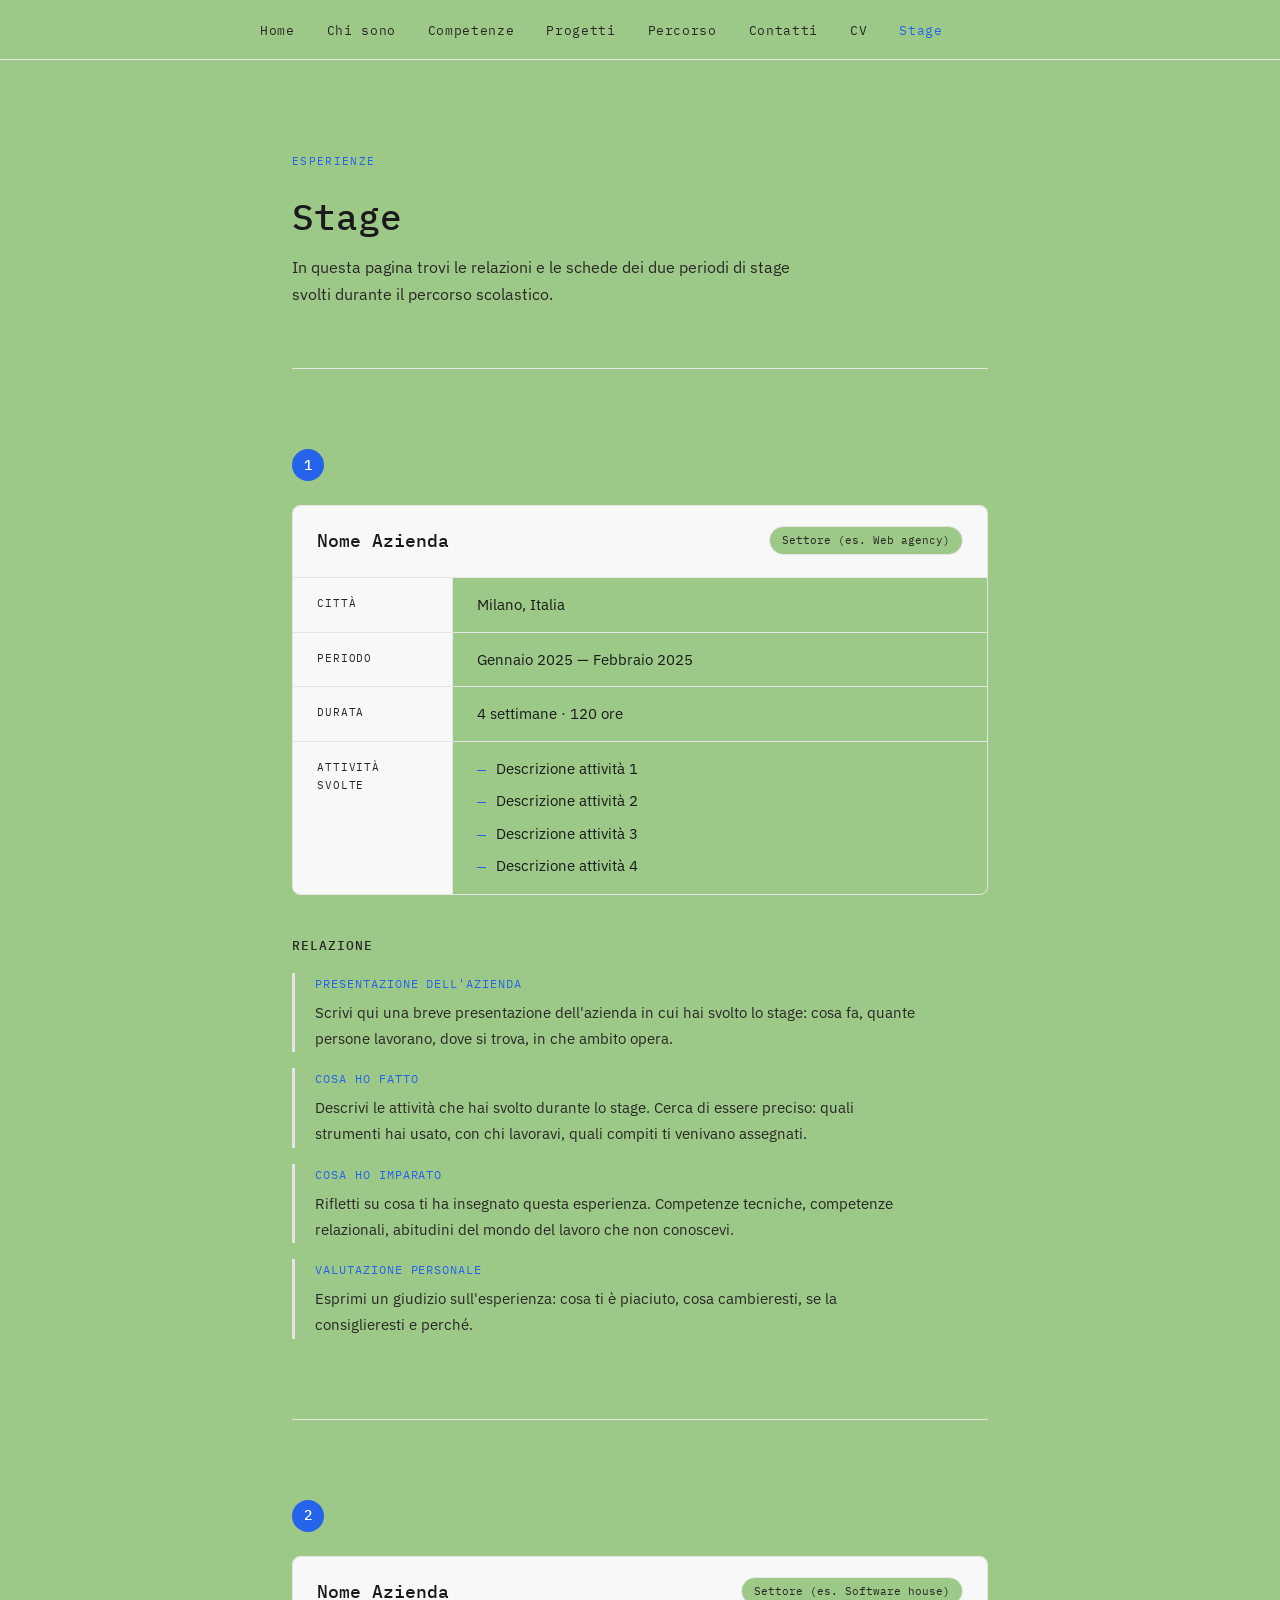
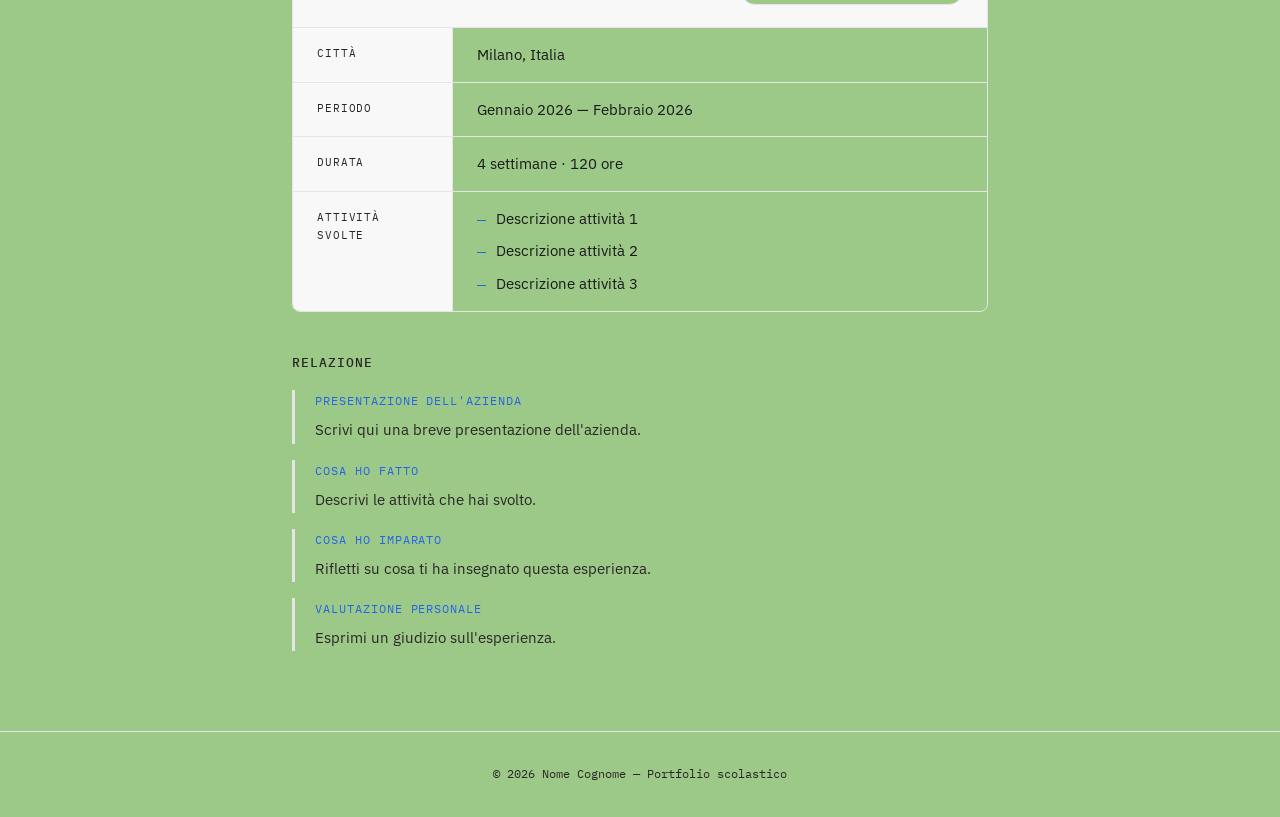
==== stage.html @ e59ad24b "Add files via upload" ====
<!DOCTYPE html>
<html lang="it">
<head>
  <meta charset="UTF-8" />
  <meta name="viewport" content="width=device-width, initial-scale=1.0"/>

  <!-- ✏️ MODIFICA: cambia il titolo con il tuo nome -->
  <title>Nome Cognome — Stage</title>

  <link rel="preconnect" href="https://fonts.googleapis.com">
  <link href="https://fonts.googleapis.com/css2?family=IBM+Plex+Sans:wght@300;400;500&family=IBM+Plex+Mono:wght@400;500&display=swap" rel="stylesheet">
  <link rel="stylesheet" href="style.css">
</head>

<body class="pagina-stage">

  <!-- NAVIGAZIONE -->
  <nav>
    <ul>
      <!-- ✏️ MODIFICA: stessi link del tuo portfolio -->
      <li><a href="./index.html">Home</a></li>
      <li><a href="index.html#chi-sono">Chi sono</a></li>
      <li><a href="./index.html#competenze">Competenze</a></li>
      <li><a href="./index.html#progetti">Progetti</a></li>
      <li><a href="./index.html#percorso">Percorso</a></li>
      <li><a href="./index.html#contatti">Contatti</a></li>
      <li><a href="./index.html#cv">CV</a></li>
      <li><a href="./stage.html" class="attivo">Stage</a></li>
    </ul>
  </nav>

  <main>

    <!-- INTESTAZIONE -->
    <section id="intro">
      <p class="etichetta">Esperienze</p>
      <h1>Stage</h1>
      <p>
        In questa pagina trovi le relazioni e le schede dei due periodi
        di stage svolti durante il percorso scolastico.
      </p>
    </section>


    <!-- ==========================================
         STAGE 1
         ========================================== -->
    <section id="stage-1">

      <div class="numero-stage">1</div>

      <!-- SCHEDA AZIENDA -->
      <div class="scheda-azienda">

        <div class="scheda-header">
          <!-- ✏️ MODIFICA: nome azienda e settore -->
          <h2>Nome Azienda</h2>
          <span class="settore-badge">Settore (es. Web agency)</span>
        </div>

        <div class="scheda-corpo">

          <div class="scheda-riga">
            <span class="scheda-label">Città</span>
            <!-- ✏️ MODIFICA -->
            <span class="scheda-valore">Milano, Italia</span>
          </div>

          <div class="scheda-riga">
            <span class="scheda-label">Periodo</span>
            <!-- ✏️ MODIFICA: quando hai fatto lo stage -->
            <span class="scheda-valore">Gennaio 2025 — Febbraio 2025</span>
          </div>

          <div class="scheda-riga">
            <span class="scheda-label">Durata</span>
            <!-- ✏️ MODIFICA -->
            <span class="scheda-valore">4 settimane · 120 ore</span>
          </div>

          <div class="scheda-riga">
            <span class="scheda-label">Attività svolte</span>
            <!-- ✏️ MODIFICA: aggiungi / rimuovi voci -->
            <ul class="attivita-lista">
              <li>Descrizione attività 1</li>
              <li>Descrizione attività 2</li>
              <li>Descrizione attività 3</li>
              <li>Descrizione attività 4</li>
            </ul>
          </div>

        </div>
      </div>

      <!-- RELAZIONE -->
      <div class="relazione-contenitore">
        <h3>Relazione</h3>

        <div class="relazione-testo">

          <!-- ✏️ Ogni blocco è un paragrafo della relazione.
               Puoi cambiare i titoli e scrivere il tuo testo dentro i tag <p>.
               Puoi aggiungere altri paragrafi copiando il blocco sotto. -->

          <div class="relazione-paragrafo">
            <p class="para-titolo">Presentazione dell'azienda</p>
            <p>
              Scrivi qui una breve presentazione dell'azienda in cui hai svolto
              lo stage: cosa fa, quante persone lavorano, dove si trova,
              in che ambito opera.
            </p>
          </div>

          <div class="relazione-paragrafo">
            <p class="para-titolo">Cosa ho fatto</p>
            <p>
              Descrivi le attività che hai svolto durante lo stage.
              Cerca di essere preciso: quali strumenti hai usato,
              con chi lavoravi, quali compiti ti venivano assegnati.
            </p>
          </div>

          <div class="relazione-paragrafo">
            <p class="para-titolo">Cosa ho imparato</p>
            <p>
              Rifletti su cosa ti ha insegnato questa esperienza.
              Competenze tecniche, competenze relazionali, abitudini
              del mondo del lavoro che non conoscevi.
            </p>
          </div>

          <div class="relazione-paragrafo">
            <p class="para-titolo">Valutazione personale</p>
            <p>
              Esprimi un giudizio sull'esperienza: cosa ti è piaciuto,
              cosa cambieresti, se la consiglieresti e perché.
            </p>
          </div>

        </div>
      </div>

    </section>


    <!-- ==========================================
         STAGE 2
         ========================================== -->
    <section id="stage-2">

      <div class="numero-stage">2</div>

      <!-- SCHEDA AZIENDA -->
      <div class="scheda-azienda">

        <div class="scheda-header">
          <!-- ✏️ MODIFICA: nome azienda e settore -->
          <h2>Nome Azienda</h2>
          <span class="settore-badge">Settore (es. Software house)</span>
        </div>

        <div class="scheda-corpo">

          <div class="scheda-riga">
            <span class="scheda-label">Città</span>
            <span class="scheda-valore">Milano, Italia</span>
          </div>

          <div class="scheda-riga">
            
            <span class="scheda-label">Periodo</span>
            <span class="scheda-valore">Gennaio 2026 — Febbraio 2026</span>
          </div>

          <div class="scheda-riga">
            <span class="scheda-label">Durata</span>
            <span class="scheda-valore">4 settimane · 120 ore</span>
          </div>

          <div class="scheda-riga">
            <span class="scheda-label">Attività svolte</span>
            <ul class="attivita-lista">
              <li>Descrizione attività 1</li>
              <li>Descrizione attività 2</li>
              <li>Descrizione attività 3</li>
            </ul>
          </div>

        </div>
      </div>

      <!-- RELAZIONE -->
      <div class="relazione-contenitore">
        <h3>Relazione</h3>

        <div class="relazione-testo">

          <div class="relazione-paragrafo">
            <p class="para-titolo">Presentazione dell'azienda</p>
            <p>
              Scrivi qui una breve presentazione dell'azienda.
            </p>
          </div>

          <div class="relazione-paragrafo">
            <p class="para-titolo">Cosa ho fatto</p>
            <p>
              Descrivi le attività che hai svolto.
            </p>
          </div>

          <div class="relazione-paragrafo">
            <p class="para-titolo">Cosa ho imparato</p>
            <p>
              Rifletti su cosa ti ha insegnato questa esperienza.
            </p>
          </div>

          <div class="relazione-paragrafo">
            <p class="para-titolo">Valutazione personale</p>
            <p>
              Esprimi un giudizio sull'esperienza.
            </p>
          </div>

        </div>
      </div>

    </section>

  </main>

  <footer>
    <!-- ✏️ MODIFICA: il tuo nome -->
    © 2026 Nome Cognome — Portfolio scolastico
  </footer>

</body>
</html>
---- style.css ----
/* =============================================
   VARIABILI — modifica qui i colori del sito
   Cambiarle qui le cambia su TUTTE le pagine
   ============================================= */
:root {
  --colore-sfondo:     #9dc988;
  --colore-testo:      #1a1a1a;
  --colore-testo-muto: #2a2626;
  --colore-accento:    #2563eb;   /* ✏️ cambia questo colore con il tuo preferito */
  --colore-bordo:      #e5e5e5;
  --colore-card:       #f8f8f8;

  --font-titoli: 'IBM Plex Mono', monospace;
  --font-testo:  'IBM Plex Sans', sans-serif;

  --larghezza-max: 760px;
  --raggio:        8px;
}

/* =============================================
   RESET E BASE
   ============================================= */
*, *::before, *::after {
  box-sizing: border-box;
  margin: 0;
  padding: 0;
}

html {
  scroll-behavior: smooth;
}

body {
  background-color: var(--colore-sfondo);
  color: var(--colore-testo);
  font-family: var(--font-testo);
  font-size: 16px;
  line-height: 1.7;
}

/* =============================================
   NAVIGAZIONE
   ============================================= */
nav {
  position: sticky;
  top: 0;
  background-color: var(--colore-sfondo);
  border-bottom: 1px solid var(--colore-bordo);
  z-index: 100;
  padding: 0 32px;
}

nav ul {
  list-style: none;
  display: flex;
  gap: 32px;
  max-width: var(--larghezza-max);
  margin: 0 auto;
  padding: 16px 0;
}

nav a {
  text-decoration: none;
  color: var(--colore-testo-muto);
  font-size: 13px;
  font-family: var(--font-titoli);
  letter-spacing: 0.05em;
  transition: color 0.2s;
}

nav a:hover,
nav a.attivo {
  color: var(--colore-accento);
}

/* =============================================
   LAYOUT PRINCIPALE
   ============================================= */
main {
  max-width: var(--larghezza-max);
  margin: 0 auto;
  padding: 0 32px;
}

section {
  padding: 80px 0;
  border-bottom: 1px solid var(--colore-bordo);
}

section:last-child {
  border-bottom: none;
}

/* =============================================
   TIPOGRAFIA
   ============================================= */
.etichetta {
  font-family: var(--font-titoli);
  font-size: 11px;
  letter-spacing: 0.12em;
  text-transform: uppercase;
  color: var(--colore-accento);
  margin-bottom: 24px;
}

h1 {
  font-family: var(--font-titoli);
  font-size: clamp(28px, 5vw, 42px);
  font-weight: 500;
  line-height: 1.2;
  margin-bottom: 16px;
}

/* h1 nella pagina stage è leggermente più piccolo */
.pagina-stage h1 {
  font-size: clamp(24px, 4vw, 36px);
}

h2 {
  font-family: var(--font-titoli);
  font-size: 22px;
  font-weight: 500;
  margin-bottom: 8px;
}

h3 {
  font-family: var(--font-titoli);
  font-size: 15px;
  font-weight: 500;
  margin-bottom: 6px;
}

p {
  color: var(--colore-testo-muto);
  max-width: 600px;
}

a {
  color: var(--colore-accento);
}

/* =============================================
   SEZIONE HERO (intestazione — solo index)
   ============================================= */
#hero {
  padding: 100px 0 80px;
}

#hero .sottotitolo {
  font-size: 18px;
  color: var(--colore-testo-muto);
  margin-bottom: 32px;
  max-width: 520px;
}

.tag-list {
  display: flex;
  flex-wrap: wrap;
  gap: 8px;
  margin-top: 24px;
}

.tag {
  font-family: var(--font-titoli);
  font-size: 12px;
  padding: 4px 12px;
  border: 1px solid var(--colore-bordo);
  border-radius: 100px;
  color: var(--colore-testo-muto);
}

/* =============================================
   SEZIONE CHI SONO — griglia 2 colonne
   ============================================= */
.griglia-2col {
  display: grid;
  grid-template-columns: 1fr 1fr;
  gap: 40px;
  margin-top: 32px;
}

.info-riga {
  display: flex;
  flex-direction: column;
  gap: 4px;
  padding: 16px 0;
  border-bottom: 1px solid var(--colore-bordo);
}

.info-riga span:first-child {
  font-family: var(--font-titoli);
  font-size: 11px;
  text-transform: uppercase;
  letter-spacing: 0.08em;
  color: var(--colore-testo-muto);
}

.info-riga span:last-child {
  font-size: 15px;
  color: var(--colore-testo);
}

/* =============================================
   SEZIONE COMPETENZE
   ============================================= */
.competenze-griglia {
  display: grid;
  grid-template-columns: repeat(auto-fill, minmax(200px, 1fr));
  gap: 16px;
  margin-top: 32px;
}

.competenza-card {
  background: var(--colore-card);
  border: 1px solid var(--colore-bordo);
  border-radius: var(--raggio);
  padding: 20px;
}

.competenza-card h3 {
  font-size: 13px;
  margin-bottom: 12px;
  color: var(--colore-testo);
}

.barra-contenitore {
  background: var(--colore-bordo);
  border-radius: 4px;
  height: 4px;
  overflow: hidden;
}

.barra {
  height: 100%;
  background: var(--colore-accento);
  border-radius: 4px;
}

.livello-label {
  font-family: var(--font-titoli);
  font-size: 10px;
  color: var(--colore-testo-muto);
  margin-top: 6px;
}

/* =============================================
   SEZIONE PROGETTI
   ============================================= */
.progetti-lista {
  display: flex;
  flex-direction: column;
  gap: 24px;
  margin-top: 32px;
}

.progetto-card {
  border: 1px solid var(--colore-bordo);
  border-radius: var(--raggio);
  overflow: hidden;
  transition: border-color 0.2s;
}

.progetto-card:hover {
  border-color: var(--colore-accento);
}

.progetto-immagine {
  width: 100%;
  height: 180px;
  background: var(--colore-card);
  display: flex;
  align-items: center;
  justify-content: center;
  font-family: var(--font-titoli);
  font-size: 12px;
  color: var(--colore-testo-muto);
  /* ✏️ puoi sostituire il colore di sfondo con un'immagine:
     background: url('immagine-progetto.jpg') center/cover; */
}

.progetto-corpo {
  padding: 24px;
}

.progetto-meta {
  display: flex;
  gap: 12px;
  margin-top: 12px;
  flex-wrap: wrap;
}

.badge {
  font-family: var(--font-titoli);
  font-size: 11px;
  padding: 3px 10px;
  border-radius: 4px;
  background: var(--colore-card);
  border: 1px solid var(--colore-bordo);
  color: var(--colore-testo-muto);
}

.progetto-link {
  display: inline-block;
  margin-top: 16px;
  font-family: var(--font-titoli);
  font-size: 12px;
  color: var(--colore-accento);
  text-decoration: none;
}

.progetto-link:hover {
  text-decoration: underline;
}

/* =============================================
   SEZIONE PERCORSO — timeline
   ============================================= */
.timeline {
  margin-top: 32px;
  display: flex;
  flex-direction: column;
  gap: 0;
}

.timeline-item {
  display: grid;
  grid-template-columns: 100px 1fr;
  gap: 24px;
  padding-bottom: 32px;
  position: relative;
}

.timeline-item::before {
  content: '';
  position: absolute;
  left: 91px;
  top: 6px;
  bottom: 0;
  width: 1px;
  background: var(--colore-bordo);
}

.timeline-item:last-child::before {
  display: none;
}

.timeline-anno {
  font-family: var(--font-titoli);
  font-size: 12px;
  color: var(--colore-testo-muto);
  padding-top: 2px;
  text-align: right;
}

.timeline-contenuto {
  padding-left: 20px;
  position: relative;
}

.timeline-contenuto::before {
  content: '';
  position: absolute;
  left: -4px;
  top: 7px;
  width: 8px;
  height: 8px;
  border-radius: 50%;
  background: var(--colore-accento);
}

/* =============================================
   SEZIONE CONTATTI
   ============================================= */
.contatti-lista {
  margin-top: 32px;
  display: flex;
  flex-direction: column;
  gap: 16px;
}

.contatto-riga {
  display: flex;
  align-items: center;
  gap: 16px;
  padding: 16px 20px;
  border: 1px solid var(--colore-bordo);
  border-radius: var(--raggio);
  text-decoration: none;
  color: var(--colore-testo);
  transition: border-color 0.2s, background 0.2s;
}

.contatto-riga:hover {
  border-color: var(--colore-accento);
  background: var(--colore-card);
}

.contatto-icona {
  font-family: var(--font-titoli);
  font-size: 12px;
  color: var(--colore-accento);
  min-width: 80px;
}

/* =============================================
   SEZIONE CV
   ============================================= */
.cv-download-bar {
  display: flex;
  align-items: center;
  justify-content: space-between;
  background: var(--colore-card);
  border: 1px solid var(--colore-bordo);
  border-radius: var(--raggio);
  padding: 16px 24px;
  margin-top: 32px;
  margin-bottom: 40px;
  flex-wrap: wrap;
  gap: 12px;
}

.cv-download-bar p {
  font-size: 14px;
  max-width: none;
}

.btn-scarica {
  display: inline-flex;
  align-items: center;
  gap: 8px;
  background: var(--colore-accento);
  color: #fff;
  text-decoration: none;
  font-family: var(--font-titoli);
  font-size: 12px;
  letter-spacing: 0.05em;
  padding: 10px 20px;
  border-radius: var(--raggio);
  transition: opacity 0.2s;
  white-space: nowrap;
}

.btn-scarica:hover {
  opacity: 0.85;
  color: #fff;
}

.cv-blocco {
  margin-bottom: 40px;
}

.cv-blocco-titolo {
  font-family: var(--font-titoli);
  font-size: 11px;
  letter-spacing: 0.12em;
  text-transform: uppercase;
  color: var(--colore-accento);
  border-bottom: 1px solid var(--colore-bordo);
  padding-bottom: 8px;
  margin-bottom: 20px;
}

.cv-riga {
  display: grid;
  grid-template-columns: 110px 1fr;
  gap: 16px 24px;
  padding: 14px 0;
  border-bottom: 1px solid var(--colore-bordo);
  align-items: start;
}

.cv-riga:last-child {
  border-bottom: none;
}

.cv-periodo {
  font-family: var(--font-titoli);
  font-size: 11px;
  color: var(--colore-testo-muto);
  padding-top: 3px;
}

.cv-contenuto h3 {
  font-size: 14px;
  font-weight: 500;
  margin-bottom: 2px;
  color: var(--colore-testo);
}

.cv-contenuto .cv-luogo {
  font-size: 13px;
  color: var(--colore-accento);
  font-family: var(--font-titoli);
  margin-bottom: 4px;
}

.cv-contenuto p {
  font-size: 13px;
  color: var(--colore-testo-muto);
  max-width: none;
  margin: 0;
}

.cv-skill-lista {
  display: flex;
  flex-wrap: wrap;
  gap: 8px;
  padding: 12px 0;
}

.cv-skill {
  font-family: var(--font-titoli);
  font-size: 11px;
  padding: 4px 12px;
  border-radius: 4px;
  background: var(--colore-card);
  border: 1px solid var(--colore-bordo);
  color: var(--colore-testo);
}

/* =============================================
   PAGINA STAGE — componenti specifici
   ============================================= */

/* Intestazione pagina stage */
#intro {
  padding: 80px 0 60px;
}

#intro p {
  margin-top: 12px;
  max-width: 520px;
}

/* Numerazione stage (cerchio colorato) */
.numero-stage {
  display: inline-flex;
  align-items: center;
  justify-content: center;
  width: 32px;
  height: 32px;
  border-radius: 50%;
  background: var(--colore-accento);
  color: #fff;
  font-family: var(--font-titoli);
  font-size: 14px;
  font-weight: 500;
  margin-bottom: 24px;
}

/* Scheda azienda */
.scheda-azienda {
  border: 1px solid var(--colore-bordo);
  border-radius: var(--raggio);
  overflow: hidden;
  margin-bottom: 40px;
}

.scheda-header {
  background: var(--colore-card);
  border-bottom: 1px solid var(--colore-bordo);
  padding: 20px 24px;
  display: flex;
  align-items: flex-start;
  justify-content: space-between;
  gap: 16px;
  flex-wrap: wrap;
}

.scheda-header h2 {
  font-size: 18px;
  margin-bottom: 0;
}

.scheda-header .settore-badge {
  font-family: var(--font-titoli);
  font-size: 11px;
  padding: 4px 12px;
  border: 1px solid var(--colore-bordo);
  border-radius: 100px;
  color: var(--colore-testo-muto);
  background: var(--colore-sfondo);
  white-space: nowrap;
}

.scheda-corpo {
  padding: 0;
}

.scheda-riga {
  display: grid;
  grid-template-columns: 160px 1fr;
  border-bottom: 1px solid var(--colore-bordo);
}

.scheda-riga:last-child {
  border-bottom: none;
}

.scheda-label {
  font-family: var(--font-titoli);
  font-size: 11px;
  text-transform: uppercase;
  letter-spacing: 0.08em;
  color: var(--colore-testo-muto);
  padding: 16px 24px;
  background: var(--colore-card);
  border-right: 1px solid var(--colore-bordo);
  display: flex;
  align-items: flex-start;
}

.scheda-valore {
  padding: 14px 24px;
  font-size: 15px;
  color: var(--colore-testo);
}

/* Lista attività dentro la scheda */
.attivita-lista {
  list-style: none;
  display: flex;
  flex-direction: column;
  gap: 6px;
  padding: 14px 24px;
}

.attivita-lista li {
  font-size: 15px;
  color: var(--colore-testo);
  display: flex;
  gap: 10px;
  align-items: flex-start;
}

.attivita-lista li::before {
  content: '—';
  color: var(--colore-accento);
  font-family: var(--font-titoli);
  flex-shrink: 0;
  margin-top: 1px;
}

/* Relazione */
.relazione-contenitore {
  margin-top: 8px;
}

.relazione-contenitore h3 {
  font-size: 13px;
  font-weight: 500;
  text-transform: uppercase;
  letter-spacing: 0.08em;
  color: var(--colore-testo-muto);
  margin-bottom: 16px;
}

.relazione-testo {
  display: flex;
  flex-direction: column;
  gap: 16px;
}

.relazione-paragrafo {
  border-left: 3px solid var(--colore-bordo);
  padding-left: 20px;
}

.relazione-paragrafo .para-titolo {
  font-family: var(--font-titoli);
  font-size: 12px;
  text-transform: uppercase;
  letter-spacing: 0.08em;
  color: var(--colore-accento);
  margin-bottom: 6px;
}

.relazione-paragrafo p {
  font-size: 15px;
  line-height: 1.75;
  /* ✏️ il testo della relazione va qui */
}

/* =============================================
   FOOTER
   ============================================= */
footer {
  border-top: 1px solid var(--colore-bordo);
  padding: 32px;
  text-align: center;
  font-family: var(--font-titoli);
  font-size: 12px;
  color: var(--colore-testo-muto);
}

/* =============================================
   RESPONSIVE (schermi piccoli)
   ============================================= */
@media (max-width: 600px) {
  main  { padding: 0 20px; }
  nav   { padding: 0 20px; }

  /* index */
  .griglia-2col      { grid-template-columns: 1fr; }
  .timeline-item     { grid-template-columns: 70px 1fr; }
  .cv-riga           { grid-template-columns: 1fr; gap: 4px; }
  .cv-periodo        { padding-top: 0; }
  .cv-download-bar   { flex-direction: column; align-items: flex-start; }

  /* stage */
  .scheda-riga       { grid-template-columns: 1fr; }
  .scheda-label      { border-right: none; border-bottom: 1px solid var(--colore-bordo); }
  .scheda-header     { flex-direction: column; gap: 8px; }
}
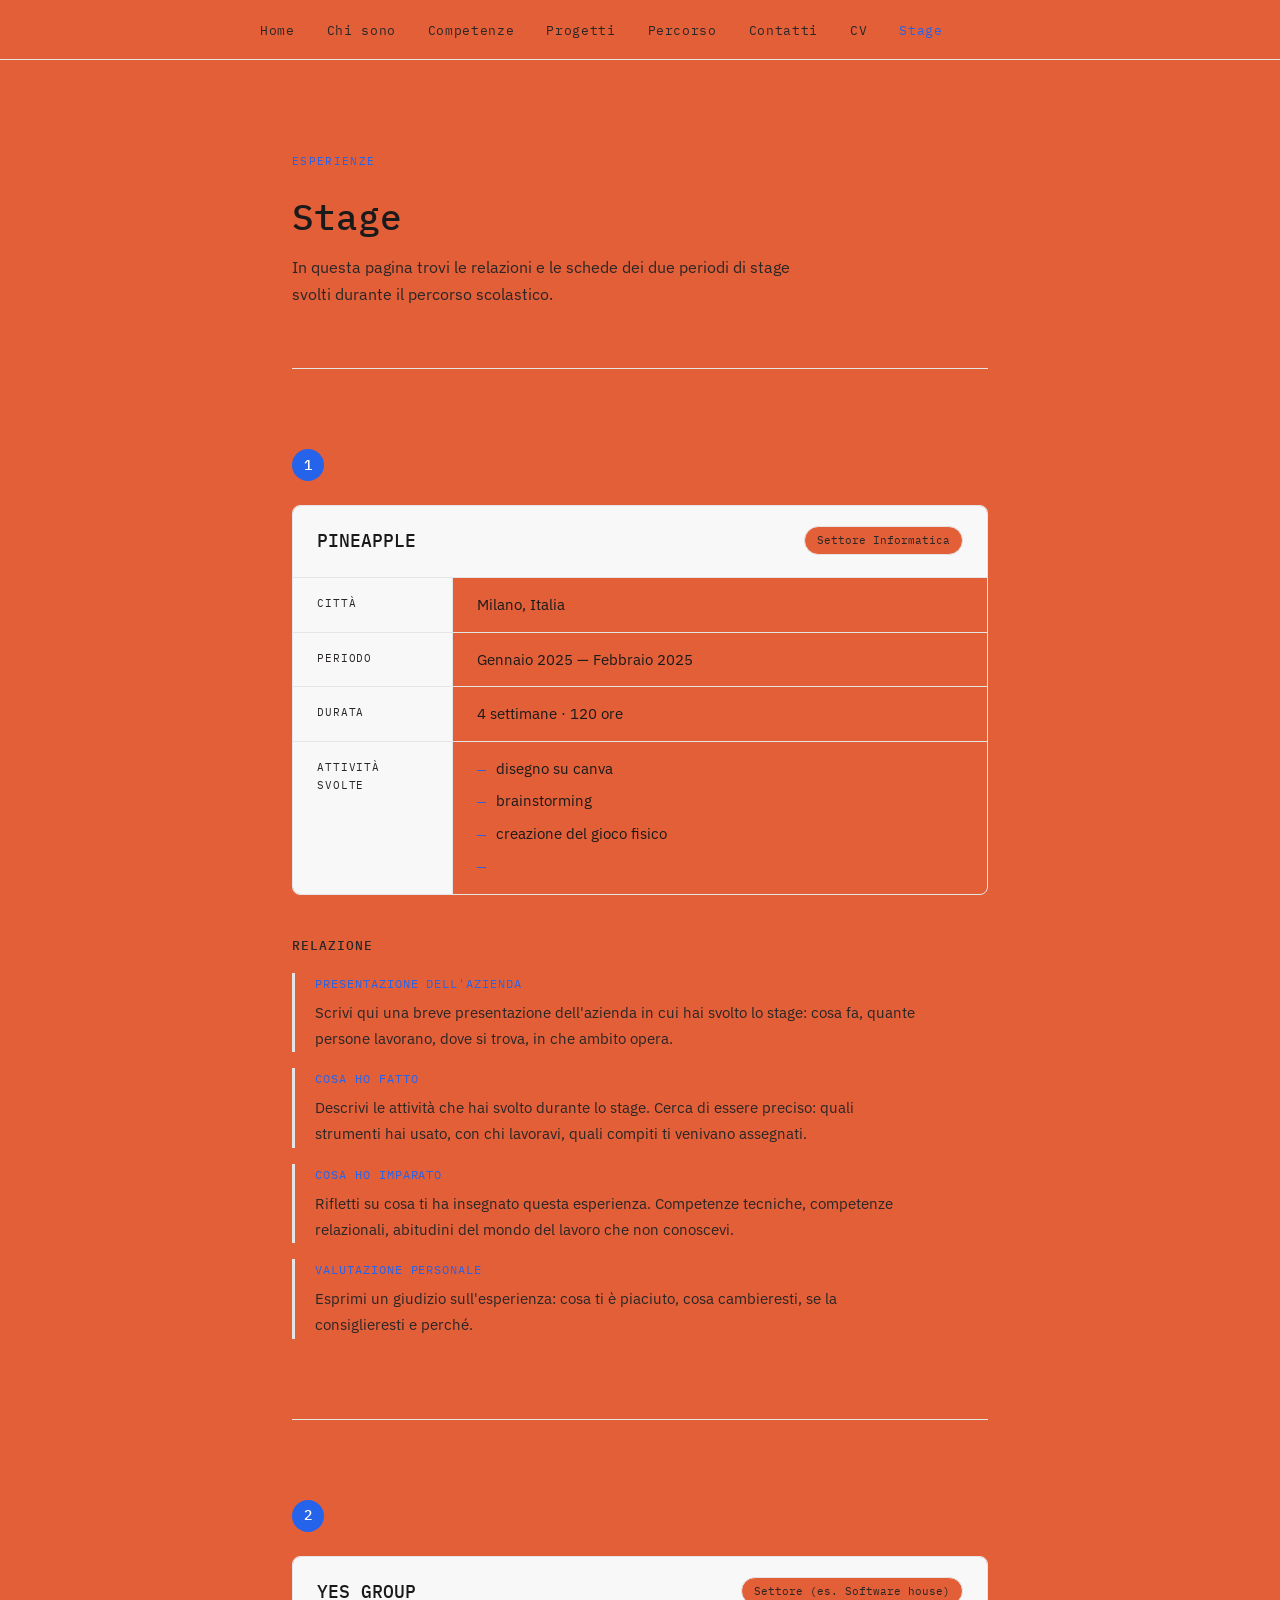
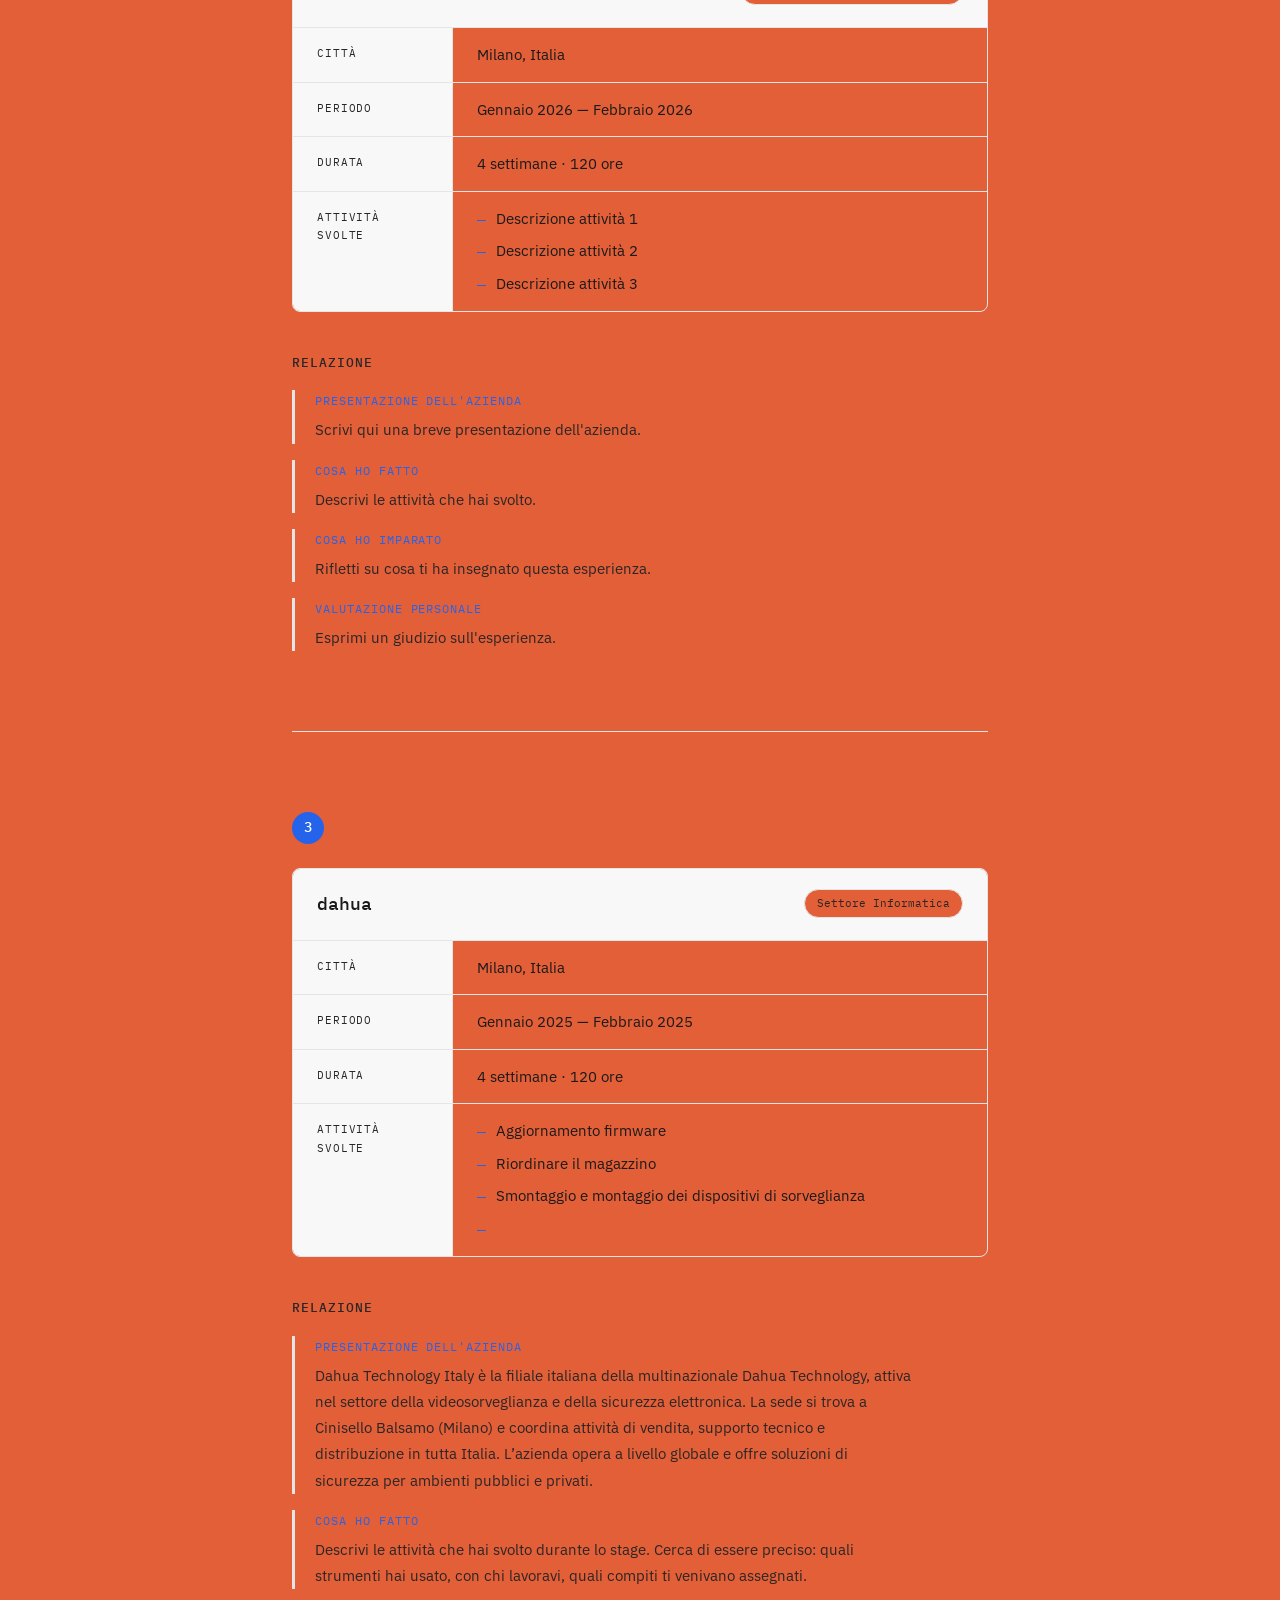
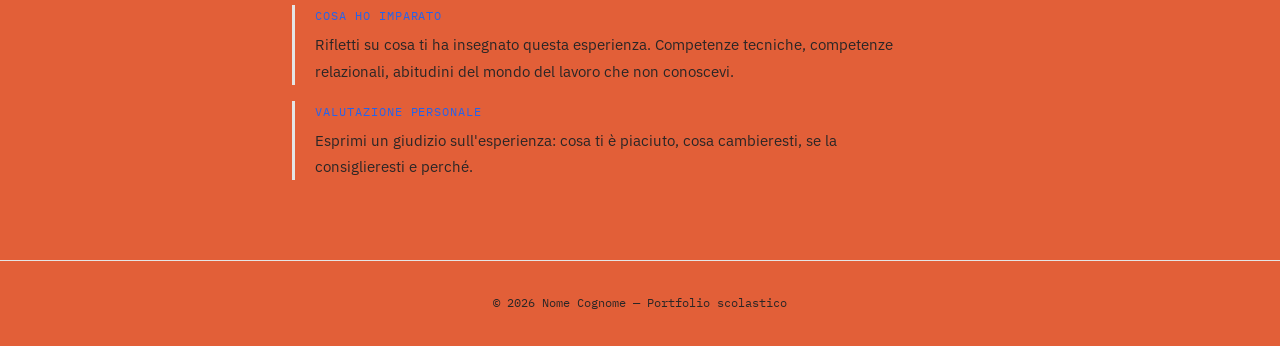
==== commit 576bd437: "Update stage.html" ====
--- a/stage.html
+++ b/stage.html
@@ -5,7 +5,7 @@
   <meta name="viewport" content="width=device-width, initial-scale=1.0"/>
 
   <!-- ✏️ MODIFICA: cambia il titolo con il tuo nome -->
-  <title>Nome Cognome — Stage</title>
+  <title>JAMIL HOWLADER — Stage</title>
 
   <link rel="preconnect" href="https://fonts.googleapis.com">
   <link href="https://fonts.googleapis.com/css2?family=IBM+Plex+Sans:wght@300;400;500&family=IBM+Plex+Mono:wght@400;500&display=swap" rel="stylesheet">
@@ -54,8 +54,8 @@
 
         <div class="scheda-header">
           <!-- ✏️ MODIFICA: nome azienda e settore -->
-          <h2>Nome Azienda</h2>
-          <span class="settore-badge">Settore (es. Web agency)</span>
+          <h2>PINEAPPLE</h2>
+          <span class="settore-badge">Settore Informatica </span>
         </div>
 
         <div class="scheda-corpo">
@@ -82,10 +82,10 @@
             <span class="scheda-label">Attività svolte</span>
             <!-- ✏️ MODIFICA: aggiungi / rimuovi voci -->
             <ul class="attivita-lista">
-              <li>Descrizione attività 1</li>
-              <li>Descrizione attività 2</li>
-              <li>Descrizione attività 3</li>
-              <li>Descrizione attività 4</li>
+              <li>disegno su canva </li>
+              <li>brainstorming </li>
+              <li>creazione del gioco fisico </li>
+              <li></li>
             </ul>
           </div>
 
@@ -155,7 +155,7 @@
 
         <div class="scheda-header">
           <!-- ✏️ MODIFICA: nome azienda e settore -->
-          <h2>Nome Azienda</h2>
+          <h2>YES GROUP </h2>
           <span class="settore-badge">Settore (es. Software house)</span>
         </div>
 
@@ -228,6 +228,124 @@
 
     </section>
 
+
+
+
+
+        <section id="stage-3">
+
+      <div class="numero-stage">3</div>
+
+      <!-- SCHEDA AZIENDA -->
+      <div class="scheda-azienda">
+
+        <div class="scheda-header">
+          <!-- ✏️ MODIFICA: nome azienda e settore -->
+          <h2>dahua</h2>
+          <span class="settore-badge">Settore Informatica </span>
+        </div>
+
+        <div class="scheda-corpo">
+
+          <div class="scheda-riga">
+            <span class="scheda-label">Città</span>
+            <!-- ✏️ MODIFICA -->
+            <span class="scheda-valore">Milano, Italia</span>
+          </div>
+
+          <div class="scheda-riga">
+            <span class="scheda-label">Periodo</span>
+            <!-- ✏️ MODIFICA: quando hai fatto lo stage -->
+            <span class="scheda-valore">Gennaio 2025 — Febbraio 2025</span>
+          </div>
+
+          <div class="scheda-riga">
+            <span class="scheda-label">Durata</span>
+            <!-- ✏️ MODIFICA -->
+            <span class="scheda-valore">4 settimane · 120 ore</span>
+          </div>
+
+          <div class="scheda-riga">
+            <span class="scheda-label">Attività svolte</span>
+            <!-- ✏️ MODIFICA: aggiungi / rimuovi voci -->
+            <ul class="attivita-lista">
+              <li>Aggiornamento firmware </li>
+              <li> Riordinare il magazzino </li>
+              <li>Smontaggio e montaggio dei dispositivi di sorveglianza
+
+              </li>
+              <li></li>
+            </ul>
+          </div>
+
+        </div>
+      </div>
+
+      <!-- RELAZIONE -->
+      <div class="relazione-contenitore">
+        <h3>Relazione</h3>
+
+        <div class="relazione-testo">
+
+          <!-- ✏️ Ogni blocco è un paragrafo della relazione.
+               Puoi cambiare i titoli e scrivere il tuo testo dentro i tag <p>.
+               Puoi aggiungere altri paragrafi copiando il blocco sotto. -->
+
+          <div class="relazione-paragrafo">
+            <p class="para-titolo">Presentazione dell'azienda</p>
+            <p>
+             Dahua Technology Italy è la filiale italiana della multinazionale Dahua Technology, attiva nel settore della videosorveglianza e della sicurezza elettronica.
+
+La sede si trova a Cinisello Balsamo (Milano) e coordina attività di vendita, supporto tecnico e distribuzione in tutta Italia. L’azienda opera a livello globale e offre soluzioni di sicurezza per ambienti pubblici e privati.
+
+            </p>
+          </div>
+
+          <div class="relazione-paragrafo">
+            <p class="para-titolo">Cosa ho fatto</p>
+            <p>
+              Descrivi le attività che hai svolto durante lo stage.
+              Cerca di essere preciso: quali strumenti hai usato,
+              con chi lavoravi, quali compiti ti venivano assegnati.
+            </p>
+          </div>
+
+          <div class="relazione-paragrafo">
+            <p class="para-titolo">Cosa ho imparato</p>
+            <p>
+              Rifletti su cosa ti ha insegnato questa esperienza.
+              Competenze tecniche, competenze relazionali, abitudini
+              del mondo del lavoro che non conoscevi.
+            </p>
+          </div>
+
+          <div class="relazione-paragrafo">
+            <p class="para-titolo">Valutazione personale</p>
+            <p>
+              Esprimi un giudizio sull'esperienza: cosa ti è piaciuto,
+              cosa cambieresti, se la consiglieresti e perché.
+            </p>
+          </div>
+
+        </div>
+      </div>
+
+    </section>
+
+
+
+
+
+
+
+
+
+
+
+
+
+
+
   </main>
 
   <footer>
--- a/style.css
+++ b/style.css
@@ -3,7 +3,7 @@
    Cambiarle qui le cambia su TUTTE le pagine
    ============================================= */
 :root {
-  --colore-sfondo:     #9dc988;
+  --colore-sfondo:     #e25f38;
   --colore-testo:      #1a1a1a;
   --colore-testo-muto: #2a2626;
   --colore-accento:    #2563eb;   /* ✏️ cambia questo colore con il tuo preferito */
@@ -267,7 +267,7 @@
 .progetto-immagine {
   width: 100%;
   height: 180px;
-  background: var(--colore-card);
+  background: black;
   display: flex;
   align-items: center;
   justify-content: center;
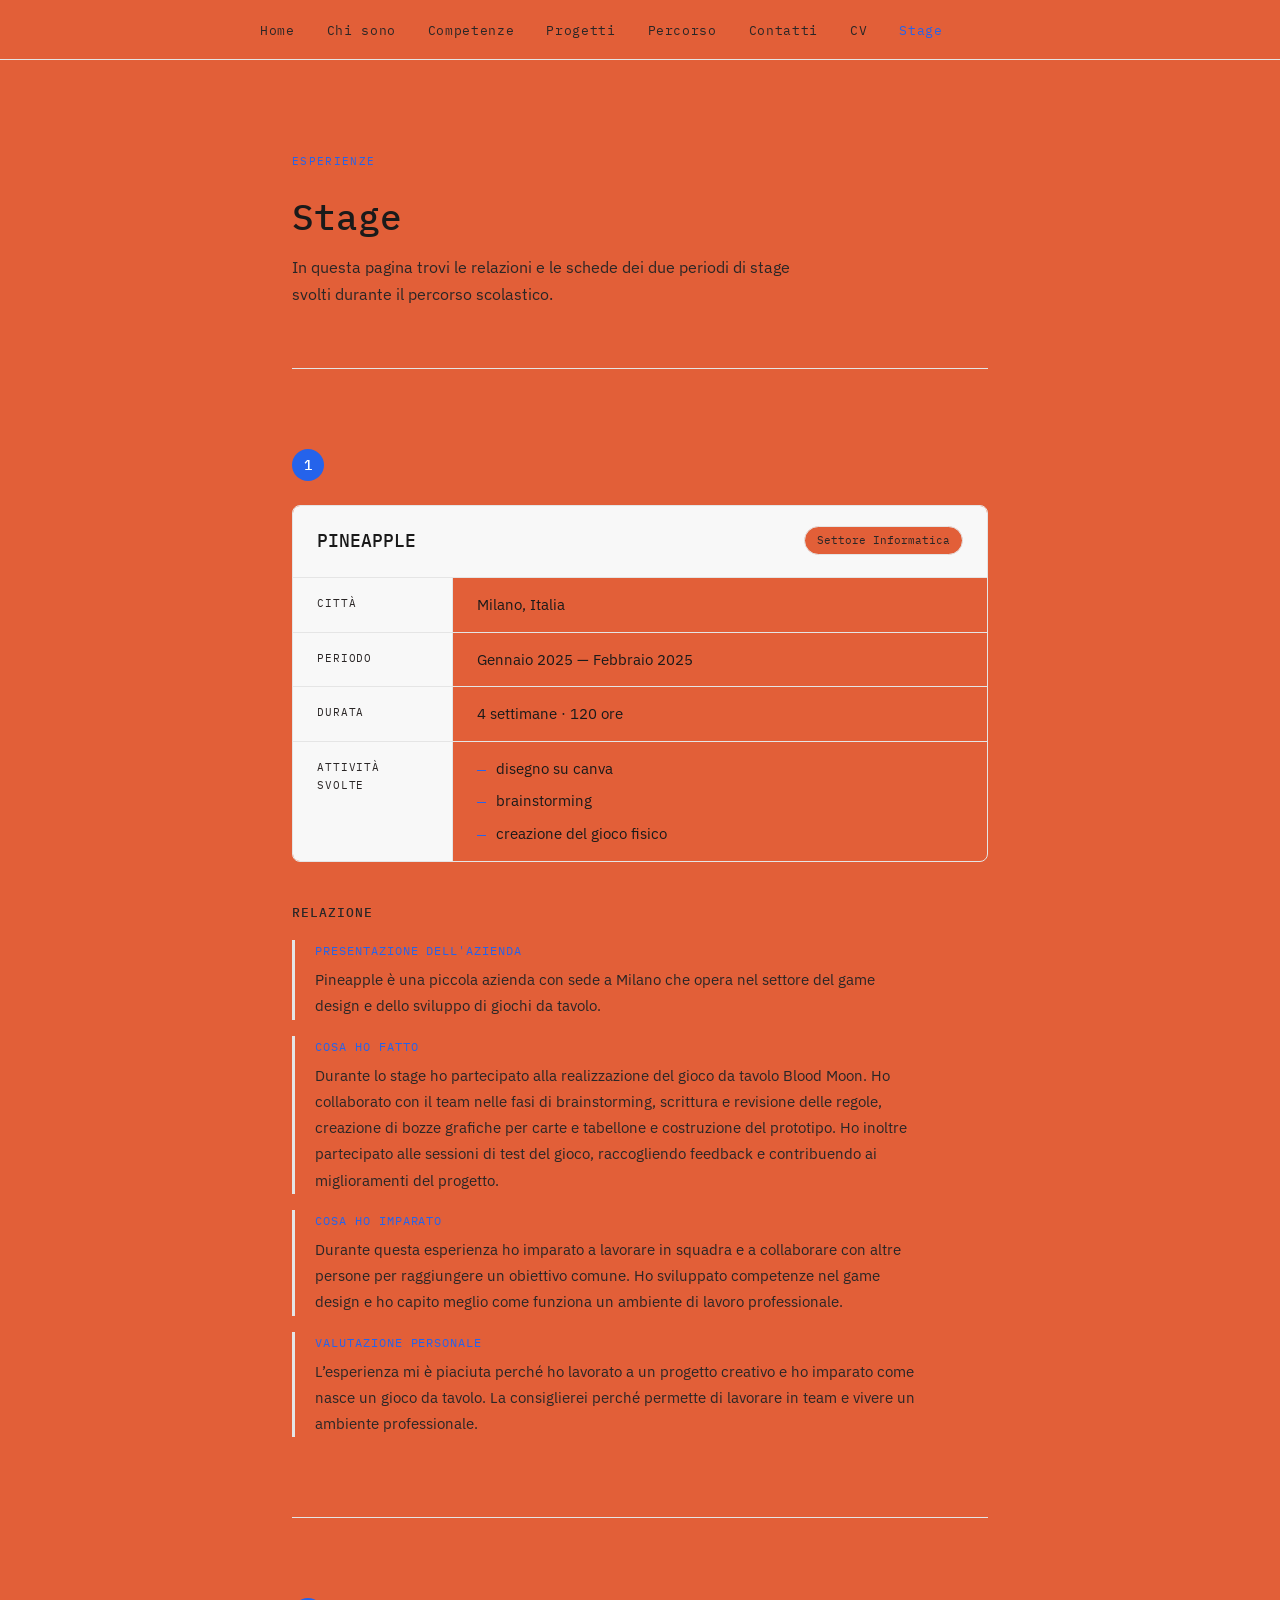
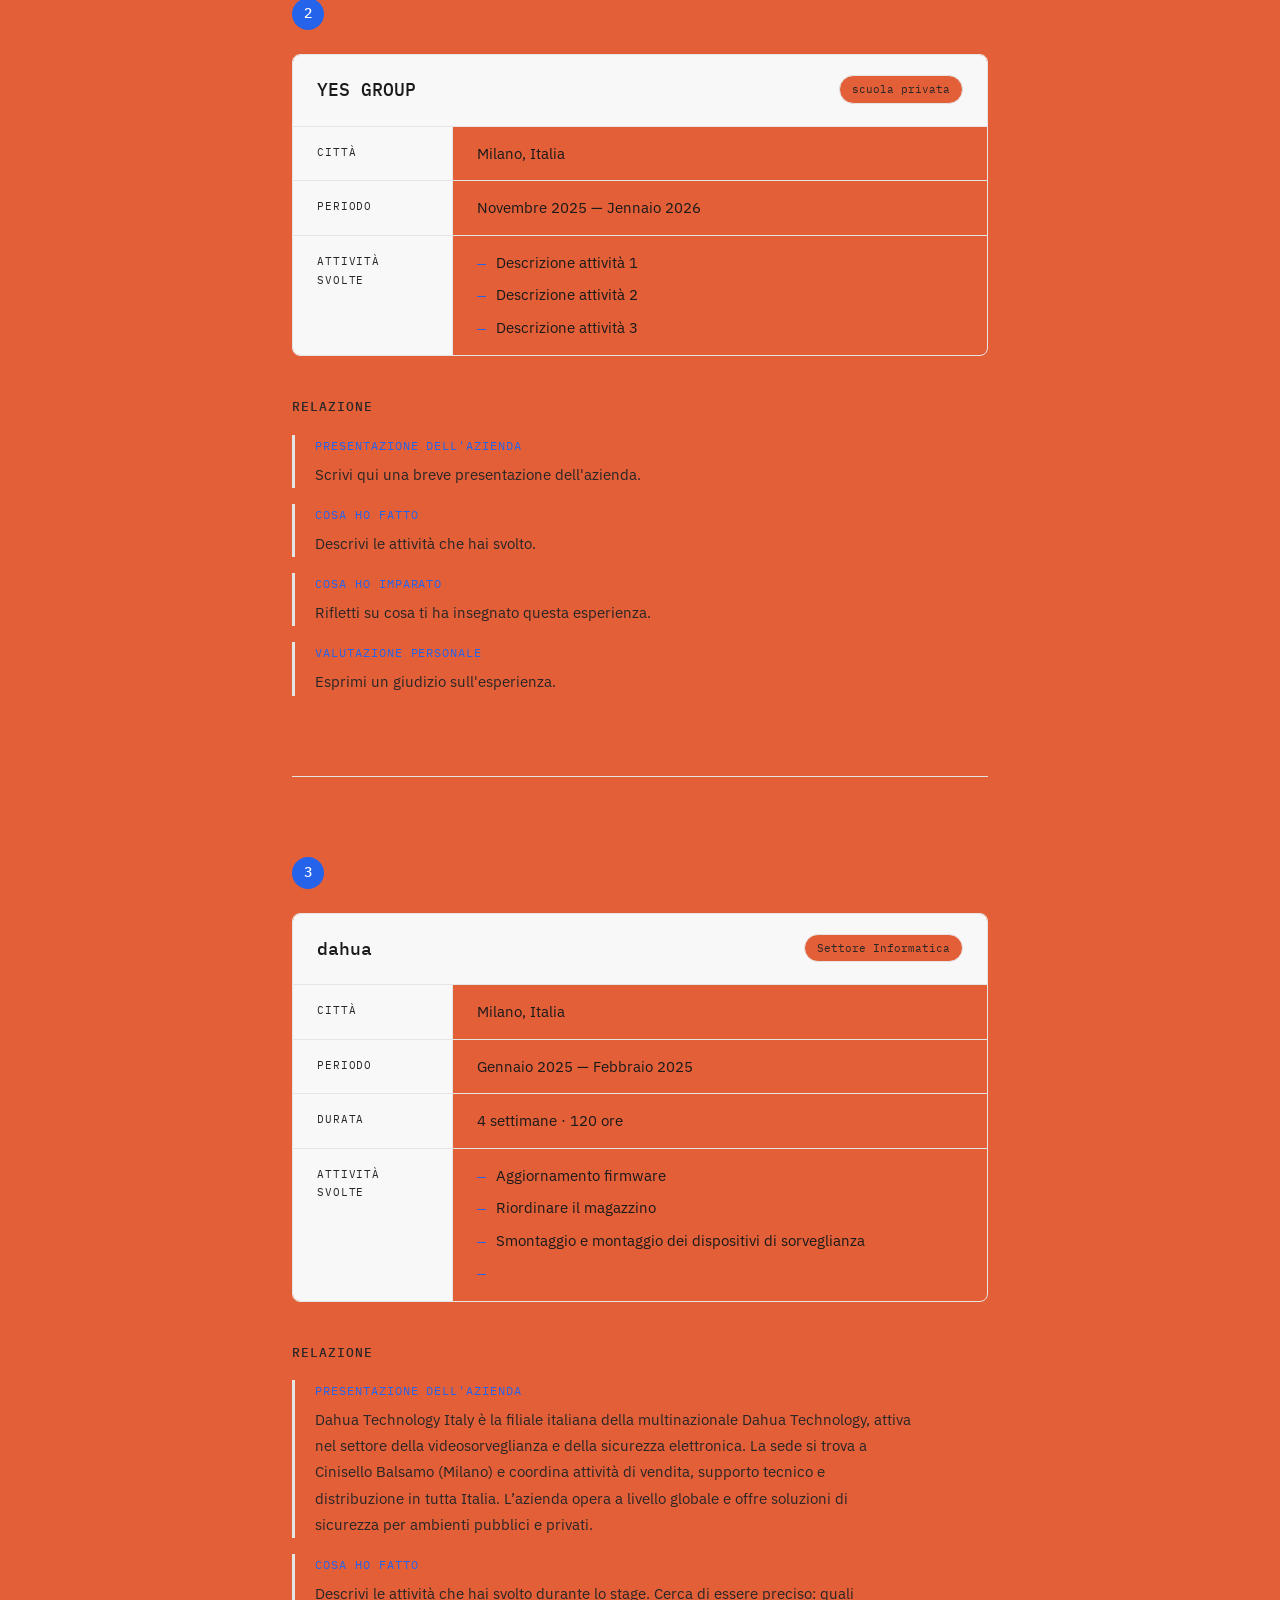
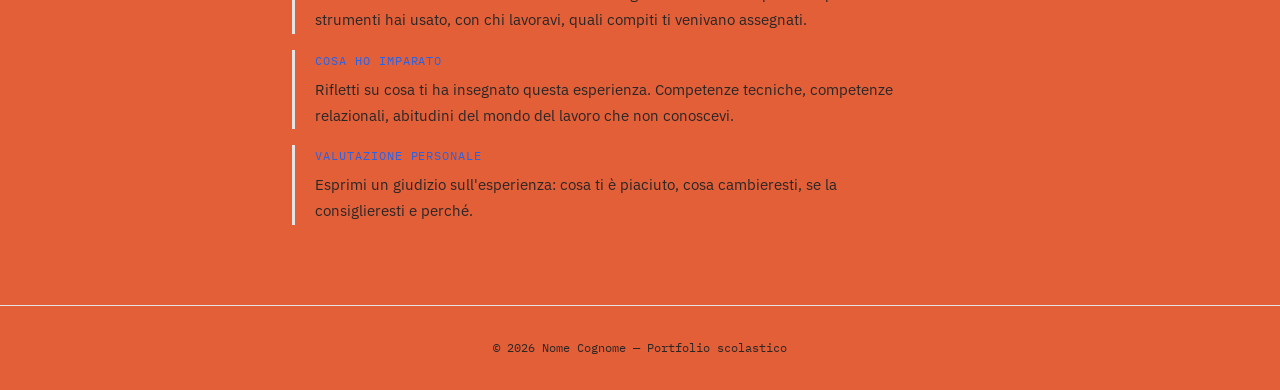
==== commit d531dfe5: "Update stage.html" ====
--- a/stage.html
+++ b/stage.html
@@ -85,7 +85,7 @@
               <li>disegno su canva </li>
               <li>brainstorming </li>
               <li>creazione del gioco fisico </li>
-              <li></li>
+           
             </ul>
           </div>
 
@@ -105,35 +105,40 @@
           <div class="relazione-paragrafo">
             <p class="para-titolo">Presentazione dell'azienda</p>
             <p>
-              Scrivi qui una breve presentazione dell'azienda in cui hai svolto
-              lo stage: cosa fa, quante persone lavorano, dove si trova,
-              in che ambito opera.
+              Pineapple è una piccola azienda con sede a Milano che opera nel settore 
+              del game design e dello sviluppo di giochi da tavolo. 
             </p>
           </div>
 
           <div class="relazione-paragrafo">
             <p class="para-titolo">Cosa ho fatto</p>
             <p>
-              Descrivi le attività che hai svolto durante lo stage.
-              Cerca di essere preciso: quali strumenti hai usato,
-              con chi lavoravi, quali compiti ti venivano assegnati.
+              Durante lo stage ho partecipato alla realizzazione del gioco da tavolo Blood Moon. 
+              Ho collaborato con il team nelle fasi di brainstorming, scrittura e revisione delle regole, 
+              creazione di bozze grafiche per carte e tabellone e costruzione del prototipo. Ho inoltre partecipato
+               alle sessioni di test del gioco, raccogliendo feedback e contribuendo ai miglioramenti del progetto.
+
             </p>
           </div>
 
           <div class="relazione-paragrafo">
             <p class="para-titolo">Cosa ho imparato</p>
             <p>
-              Rifletti su cosa ti ha insegnato questa esperienza.
-              Competenze tecniche, competenze relazionali, abitudini
-              del mondo del lavoro che non conoscevi.
+            Durante questa esperienza ho imparato a lavorare in squadra 
+            e a collaborare con altre persone per raggiungere un obiettivo comune.
+             Ho sviluppato competenze nel game design e ho capito meglio come funziona 
+             un ambiente di lavoro professionale.
+
             </p>
           </div>
 
           <div class="relazione-paragrafo">
             <p class="para-titolo">Valutazione personale</p>
             <p>
-              Esprimi un giudizio sull'esperienza: cosa ti è piaciuto,
-              cosa cambieresti, se la consiglieresti e perché.
+              L’esperienza mi è piaciuta perché ho lavorato a un 
+              progetto creativo e ho imparato come nasce un gioco da tavolo. 
+              La consiglierei perché permette di lavorare in team e vivere un ambiente professionale.
+
             </p>
           </div>
 
@@ -156,7 +161,7 @@
         <div class="scheda-header">
           <!-- ✏️ MODIFICA: nome azienda e settore -->
           <h2>YES GROUP </h2>
-          <span class="settore-badge">Settore (es. Software house)</span>
+          <span class="settore-badge">scuola privata </span>
         </div>
 
         <div class="scheda-corpo">
@@ -169,13 +174,10 @@
           <div class="scheda-riga">
             
             <span class="scheda-label">Periodo</span>
-            <span class="scheda-valore">Gennaio 2026 — Febbraio 2026</span>
-          </div>
-
-          <div class="scheda-riga">
-            <span class="scheda-label">Durata</span>
-            <span class="scheda-valore">4 settimane · 120 ore</span>
-          </div>
+            <span class="scheda-valore">Novembre 2025 — Jennaio 2026</span>
+          </div>
+
+         
 
           <div class="scheda-riga">
             <span class="scheda-label">Attività svolte</span>
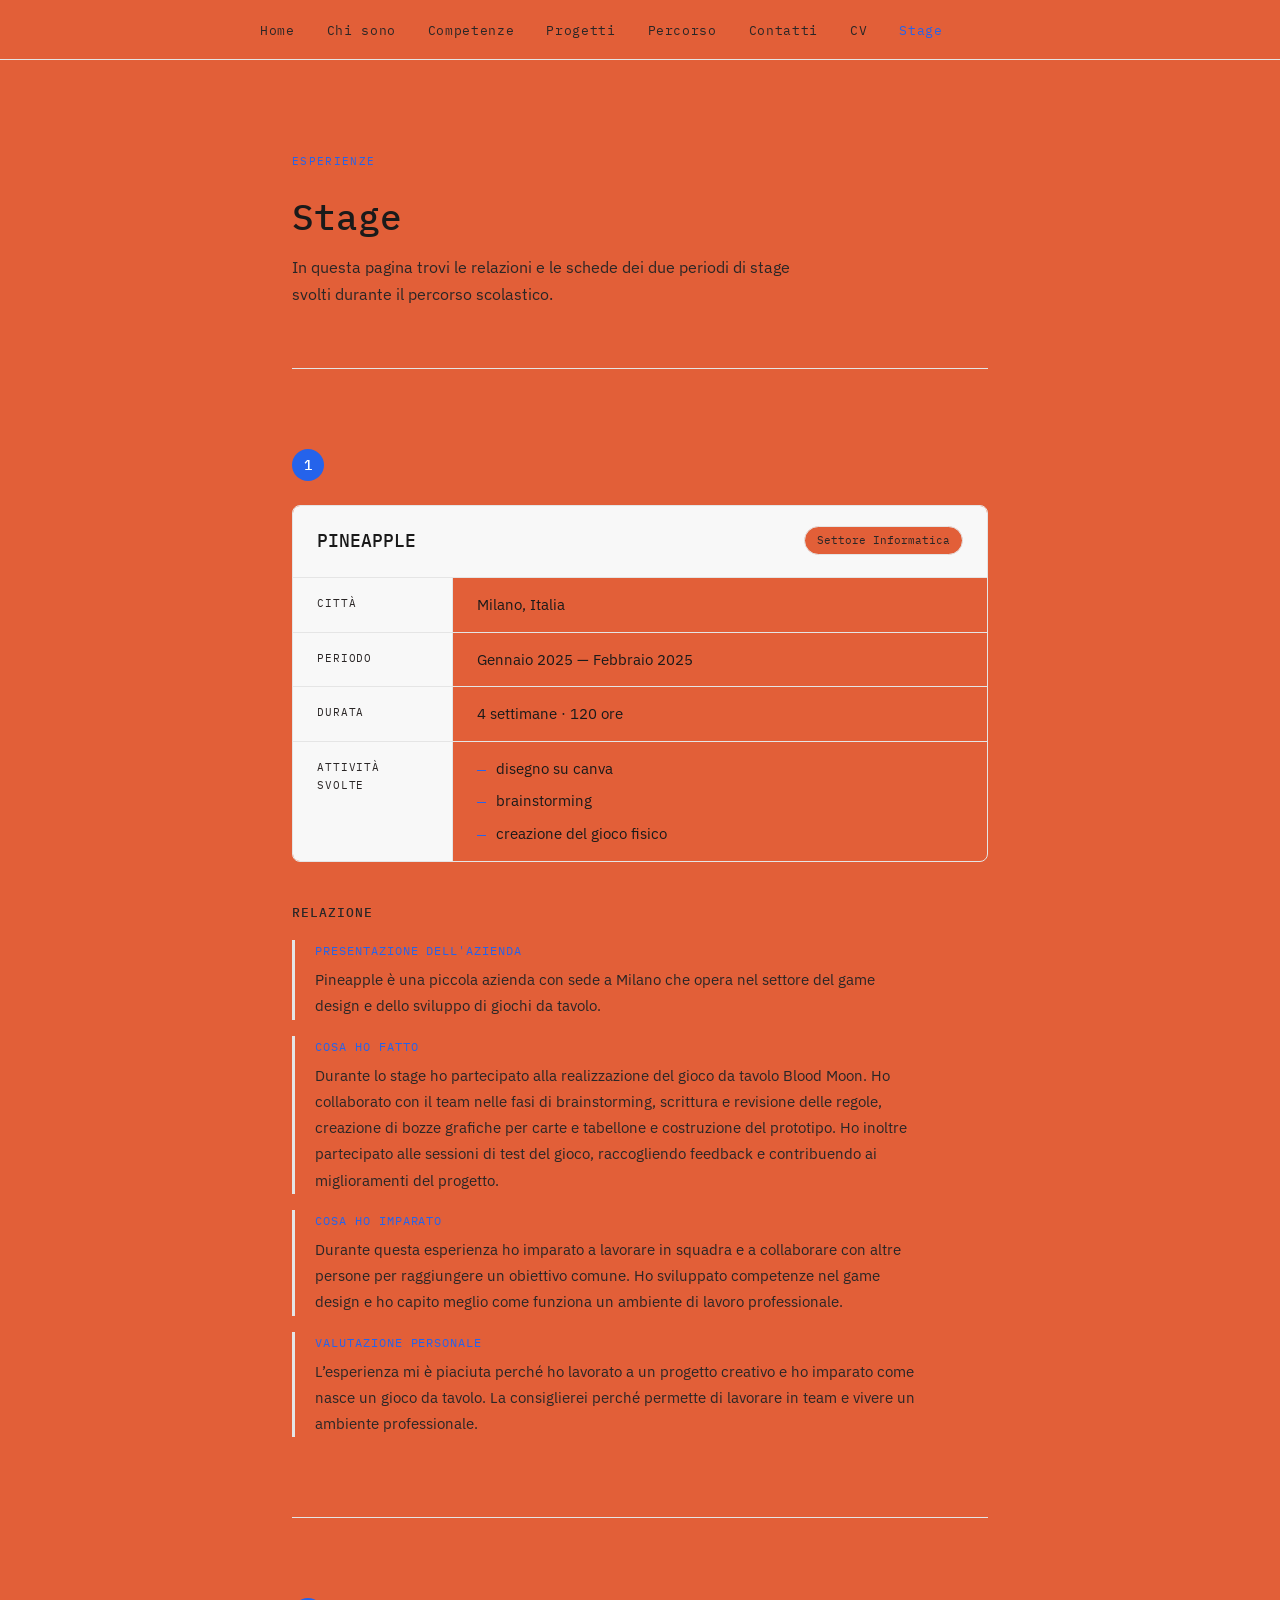
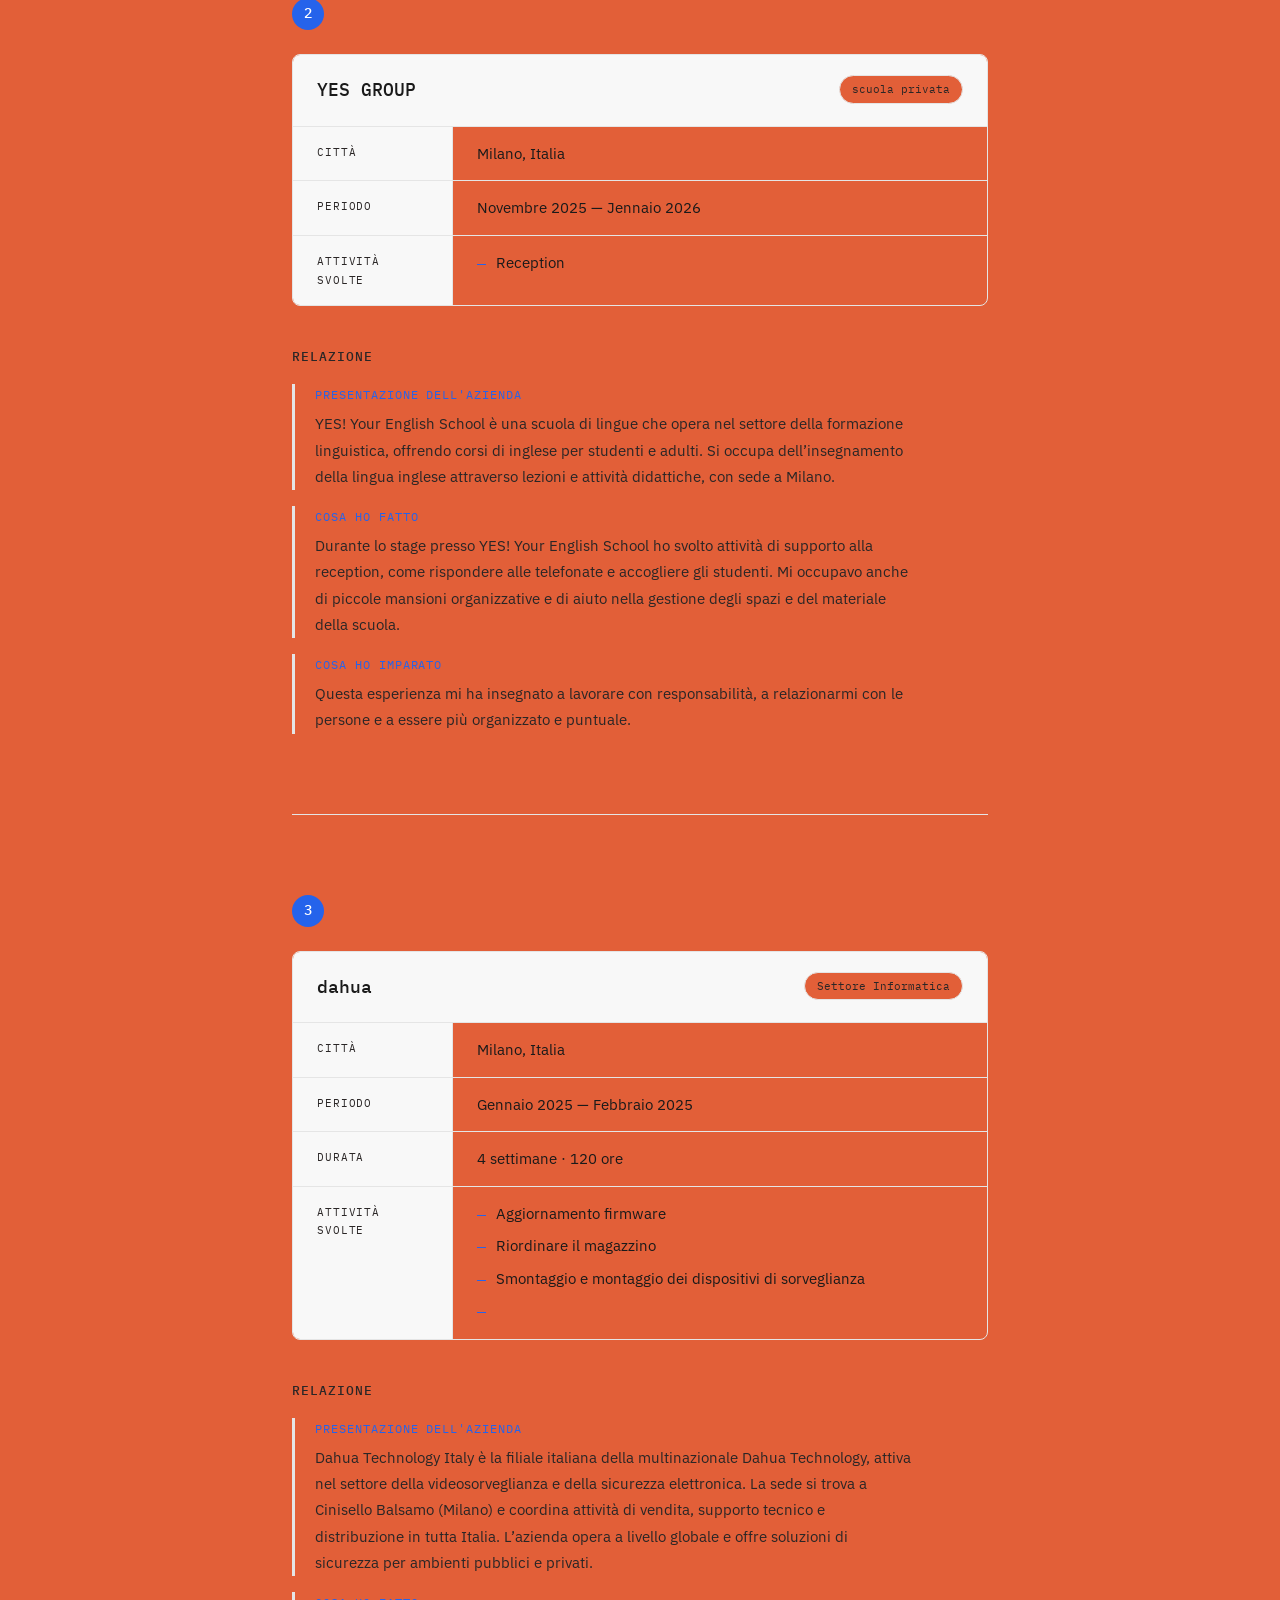
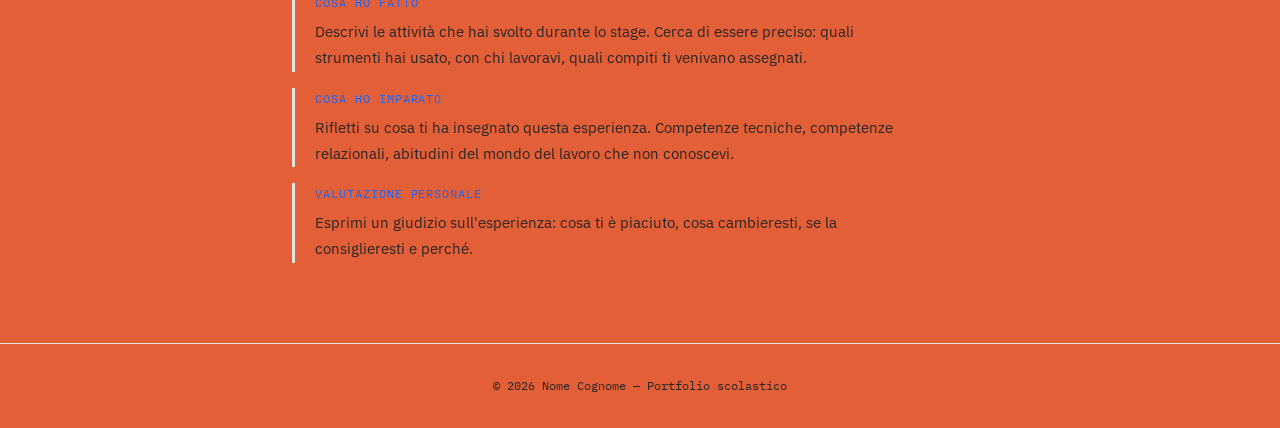
==== commit 432f0b94: "Update stage.html" ====
--- a/stage.html
+++ b/stage.html
@@ -182,9 +182,8 @@
           <div class="scheda-riga">
             <span class="scheda-label">Attività svolte</span>
             <ul class="attivita-lista">
-              <li>Descrizione attività 1</li>
-              <li>Descrizione attività 2</li>
-              <li>Descrizione attività 3</li>
+              <li>Reception</li>
+   
             </ul>
           </div>
 
@@ -200,30 +199,32 @@
           <div class="relazione-paragrafo">
             <p class="para-titolo">Presentazione dell'azienda</p>
             <p>
-              Scrivi qui una breve presentazione dell'azienda.
+          YES! Your English School è una scuola di lingue che opera nel settore della formazione 
+          linguistica, offrendo corsi di inglese per studenti e adulti. Si occupa dell’insegnamento
+           della lingua inglese attraverso lezioni e attività didattiche, con sede a Milano.
+
             </p>
           </div>
 
           <div class="relazione-paragrafo">
             <p class="para-titolo">Cosa ho fatto</p>
             <p>
-              Descrivi le attività che hai svolto.
+            Durante lo stage presso YES! Your English School 
+            ho svolto attività di supporto alla reception, come rispondere 
+            alle telefonate e accogliere gli studenti. Mi occupavo anche di piccole 
+            mansioni organizzative e di aiuto nella gestione degli spazi e del materiale della scuola.
+
             </p>
           </div>
 
           <div class="relazione-paragrafo">
             <p class="para-titolo">Cosa ho imparato</p>
             <p>
-              Rifletti su cosa ti ha insegnato questa esperienza.
-            </p>
-          </div>
-
-          <div class="relazione-paragrafo">
-            <p class="para-titolo">Valutazione personale</p>
-            <p>
-              Esprimi un giudizio sull'esperienza.
-            </p>
-          </div>
+Questa esperienza mi ha insegnato a lavorare con responsabilità, a relazionarmi con le persone e a essere più organizzato e puntuale.
+            </p>
+          </div>
+
+          
 
         </div>
       </div>
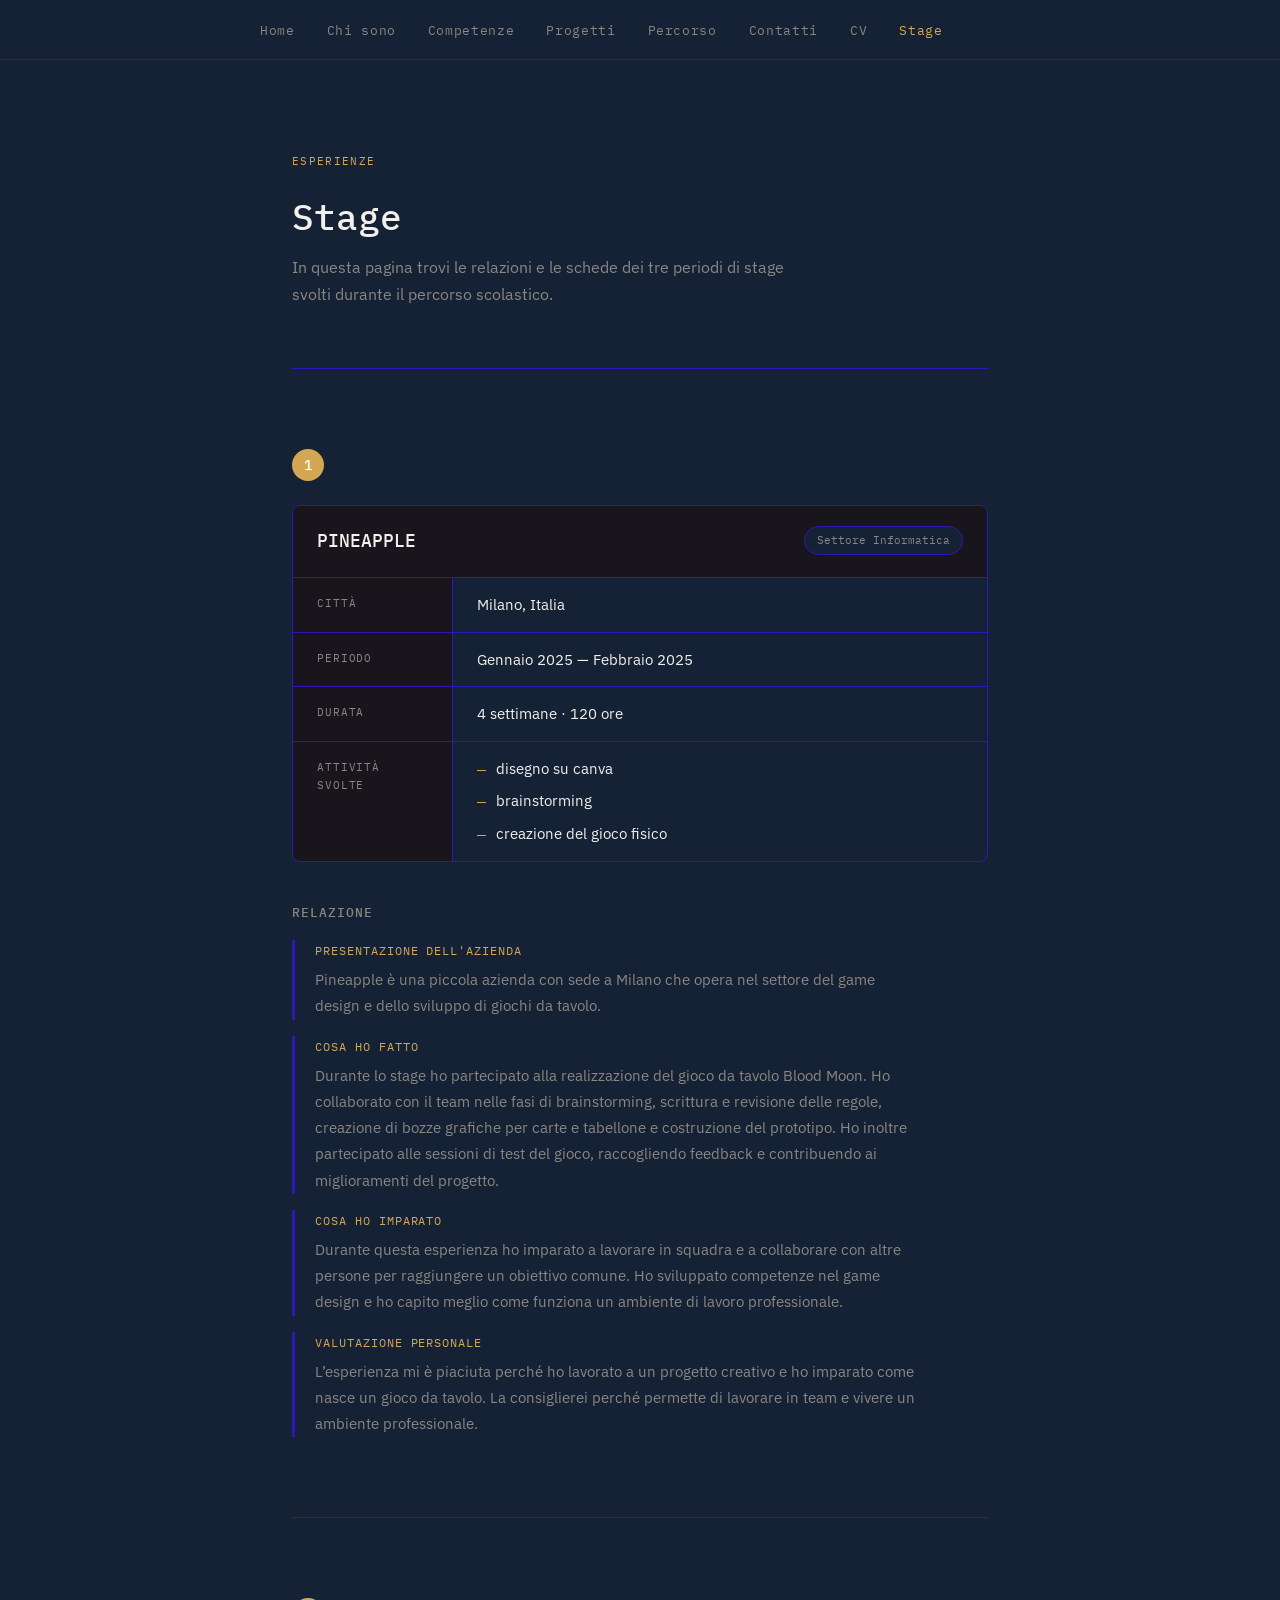
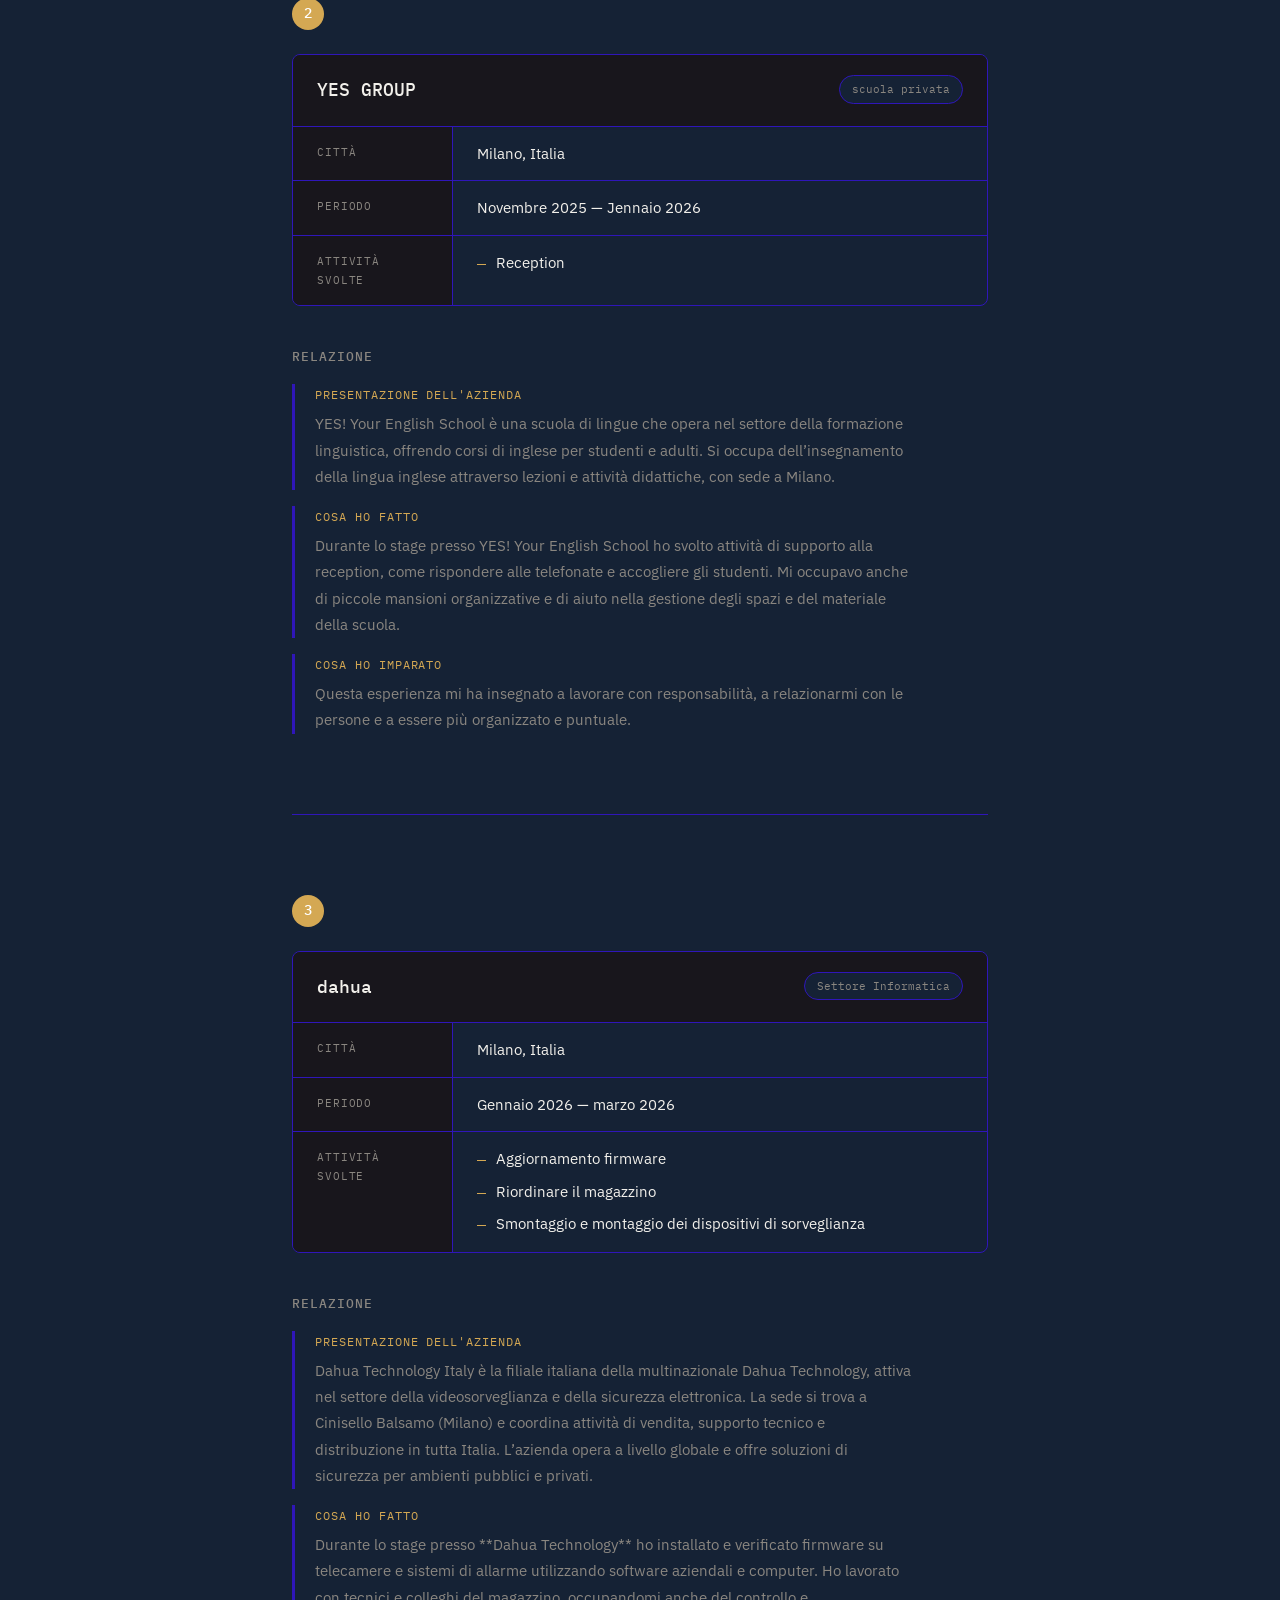
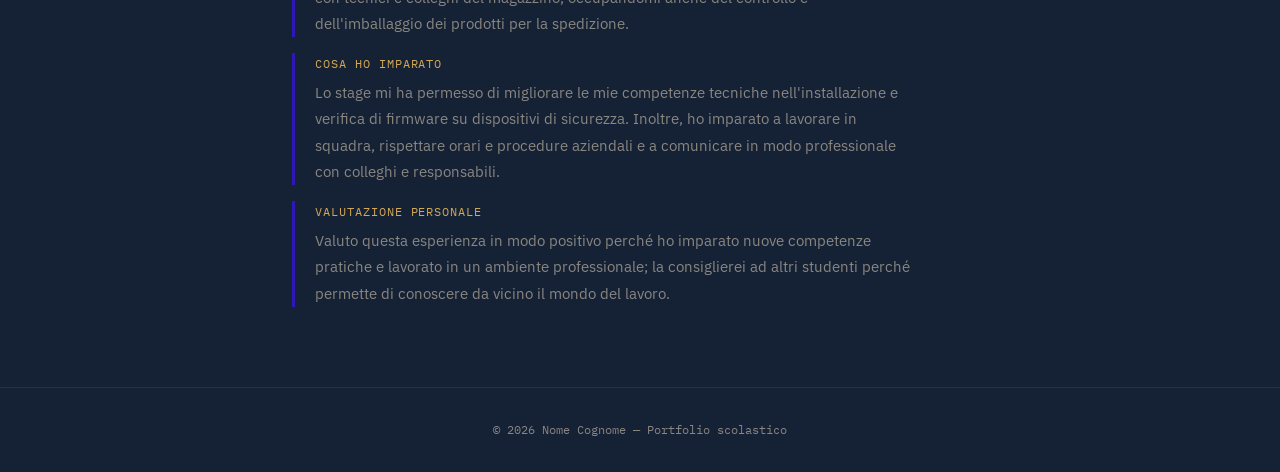
==== commit b8ded24d: "ww" ====
--- a/stage.html
+++ b/stage.html
@@ -36,7 +36,7 @@
       <p class="etichetta">Esperienze</p>
       <h1>Stage</h1>
       <p>
-        In questa pagina trovi le relazioni e le schede dei due periodi
+        In questa pagina trovi le relazioni e le schede dei tre periodi
         di stage svolti durante il percorso scolastico.
       </p>
     </section>
@@ -259,14 +259,10 @@
           <div class="scheda-riga">
             <span class="scheda-label">Periodo</span>
             <!-- ✏️ MODIFICA: quando hai fatto lo stage -->
-            <span class="scheda-valore">Gennaio 2025 — Febbraio 2025</span>
-          </div>
-
-          <div class="scheda-riga">
-            <span class="scheda-label">Durata</span>
-            <!-- ✏️ MODIFICA -->
-            <span class="scheda-valore">4 settimane · 120 ore</span>
-          </div>
+            <span class="scheda-valore">Gennaio 2026 — marzo 2026</span>
+          </div>
+
+       
 
           <div class="scheda-riga">
             <span class="scheda-label">Attività svolte</span>
@@ -277,7 +273,7 @@
               <li>Smontaggio e montaggio dei dispositivi di sorveglianza
 
               </li>
-              <li></li>
+             
             </ul>
           </div>
 
@@ -307,26 +303,32 @@
           <div class="relazione-paragrafo">
             <p class="para-titolo">Cosa ho fatto</p>
             <p>
-              Descrivi le attività che hai svolto durante lo stage.
-              Cerca di essere preciso: quali strumenti hai usato,
-              con chi lavoravi, quali compiti ti venivano assegnati.
+              Durante lo stage presso **Dahua Technology** ho installato e verificato firmware 
+              su telecamere e sistemi di allarme utilizzando software aziendali e computer.
+               Ho lavorato con tecnici e colleghi del magazzino, occupandomi anche del controllo 
+               e dell'imballaggio dei prodotti per la spedizione.
+
             </p>
           </div>
 
           <div class="relazione-paragrafo">
             <p class="para-titolo">Cosa ho imparato</p>
             <p>
-              Rifletti su cosa ti ha insegnato questa esperienza.
-              Competenze tecniche, competenze relazionali, abitudini
-              del mondo del lavoro che non conoscevi.
+           Lo stage mi ha permesso di migliorare le mie competenze
+            tecniche nell'installazione e verifica di firmware su dispositivi
+             di sicurezza. Inoltre, ho imparato a lavorare in squadra, rispettare orari 
+             e procedure aziendali e a comunicare in modo professionale con colleghi e responsabili.
+
             </p>
           </div>
 
           <div class="relazione-paragrafo">
             <p class="para-titolo">Valutazione personale</p>
             <p>
-              Esprimi un giudizio sull'esperienza: cosa ti è piaciuto,
-              cosa cambieresti, se la consiglieresti e perché.
+             Valuto questa esperienza in modo positivo perché ho 
+             imparato nuove competenze pratiche e lavorato in un ambiente
+              professionale; la consiglierei ad altri studenti perché permette di conoscere da vicino il mondo del lavoro.
+
             </p>
           </div>
 
--- a/style.css
+++ b/style.css
@@ -3,12 +3,12 @@
    Cambiarle qui le cambia su TUTTE le pagine
    ============================================= */
 :root {
-  --colore-sfondo:     #e25f38;
-  --colore-testo:      #1a1a1a;
-  --colore-testo-muto: #2a2626;
-  --colore-accento:    #2563eb;   /* ✏️ cambia questo colore con il tuo preferito */
-  --colore-bordo:      #e5e5e5;
-  --colore-card:       #f8f8f8;
+--colore-sfondo:     #152235;
+--colore-testo:      #f2f0eb;
+--colore-testo-muto: #8a8680;
+--colore-accento:    #d4a853;
+--colore-bordo:      #2f16b9;
+--colore-card:       #18161c;
 
   --font-titoli: 'IBM Plex Mono', monospace;
   --font-testo:  'IBM Plex Sans', sans-serif;
@@ -267,7 +267,7 @@
 .progetto-immagine {
   width: 100%;
   height: 180px;
-  background: black;
+  background:rgb(55, 52, 52);
   display: flex;
   align-items: center;
   justify-content: center;
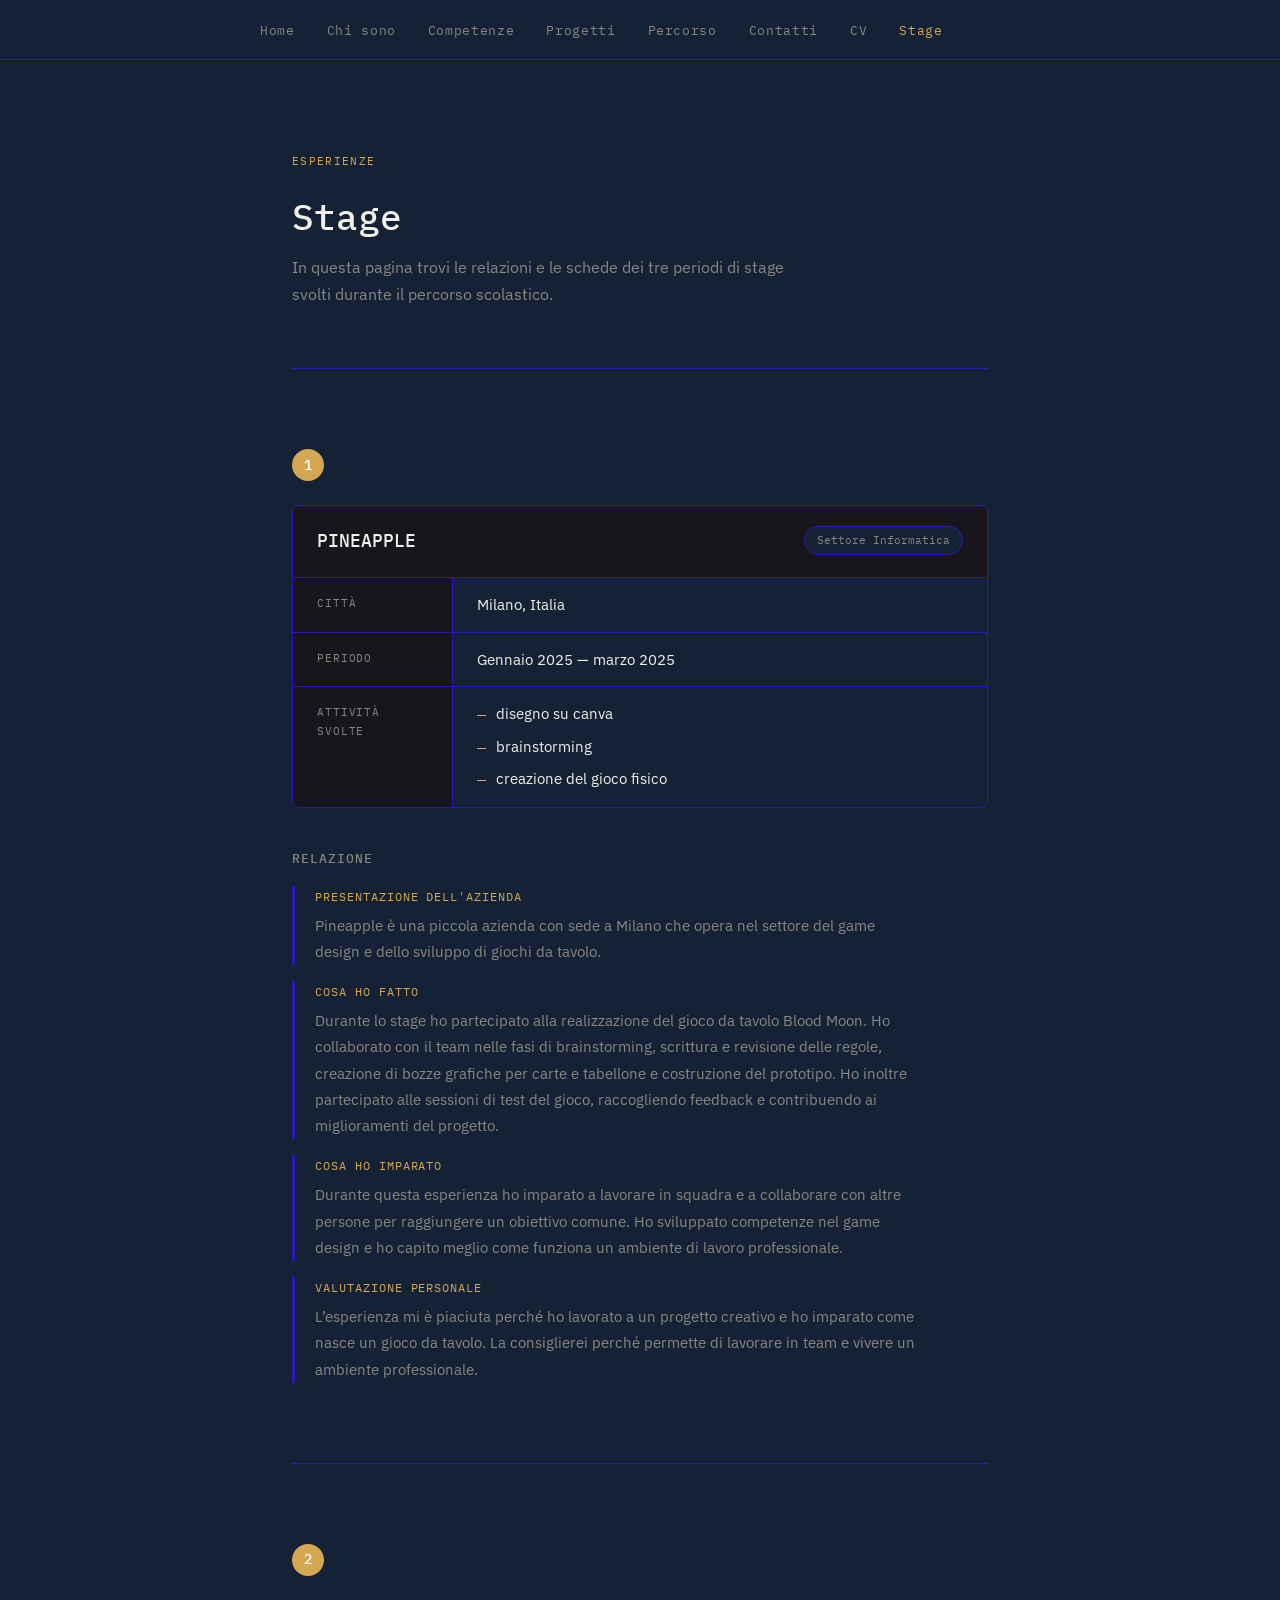
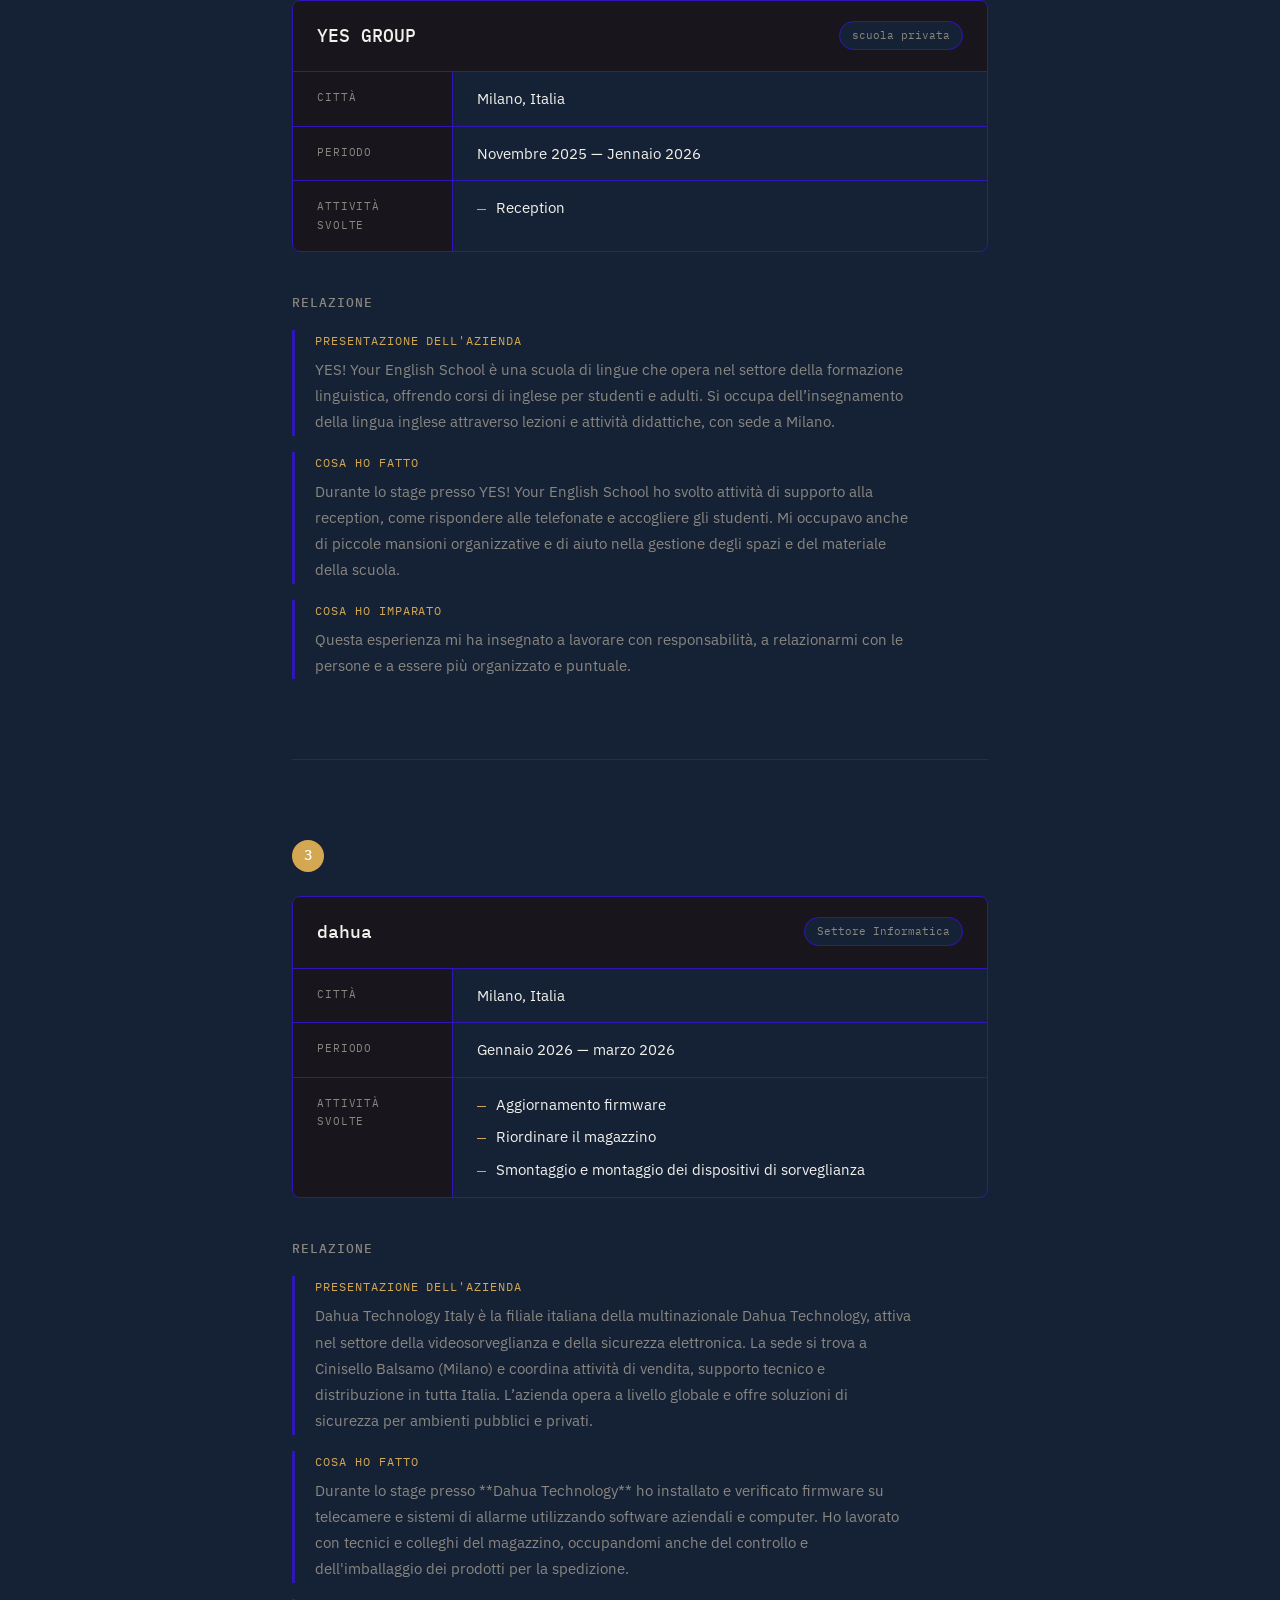
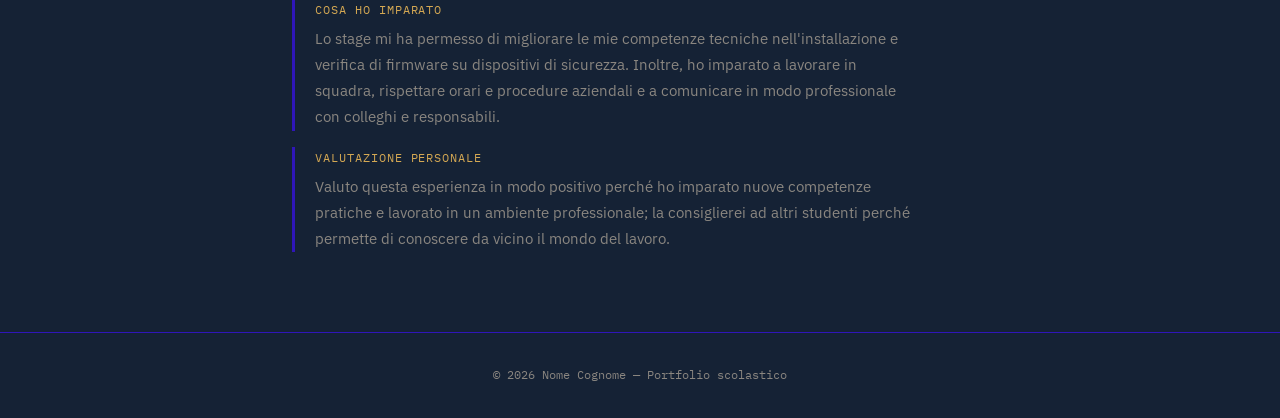
==== commit be7ce833: "Update stage.html" ====
--- a/stage.html
+++ b/stage.html
@@ -69,14 +69,9 @@
           <div class="scheda-riga">
             <span class="scheda-label">Periodo</span>
             <!-- ✏️ MODIFICA: quando hai fatto lo stage -->
-            <span class="scheda-valore">Gennaio 2025 — Febbraio 2025</span>
-          </div>
-
-          <div class="scheda-riga">
-            <span class="scheda-label">Durata</span>
-            <!-- ✏️ MODIFICA -->
-            <span class="scheda-valore">4 settimane · 120 ore</span>
-          </div>
+            <span class="scheda-valore">Gennaio 2025 — marzo 2025</span>
+          </div>
+
 
           <div class="scheda-riga">
             <span class="scheda-label">Attività svolte</span>
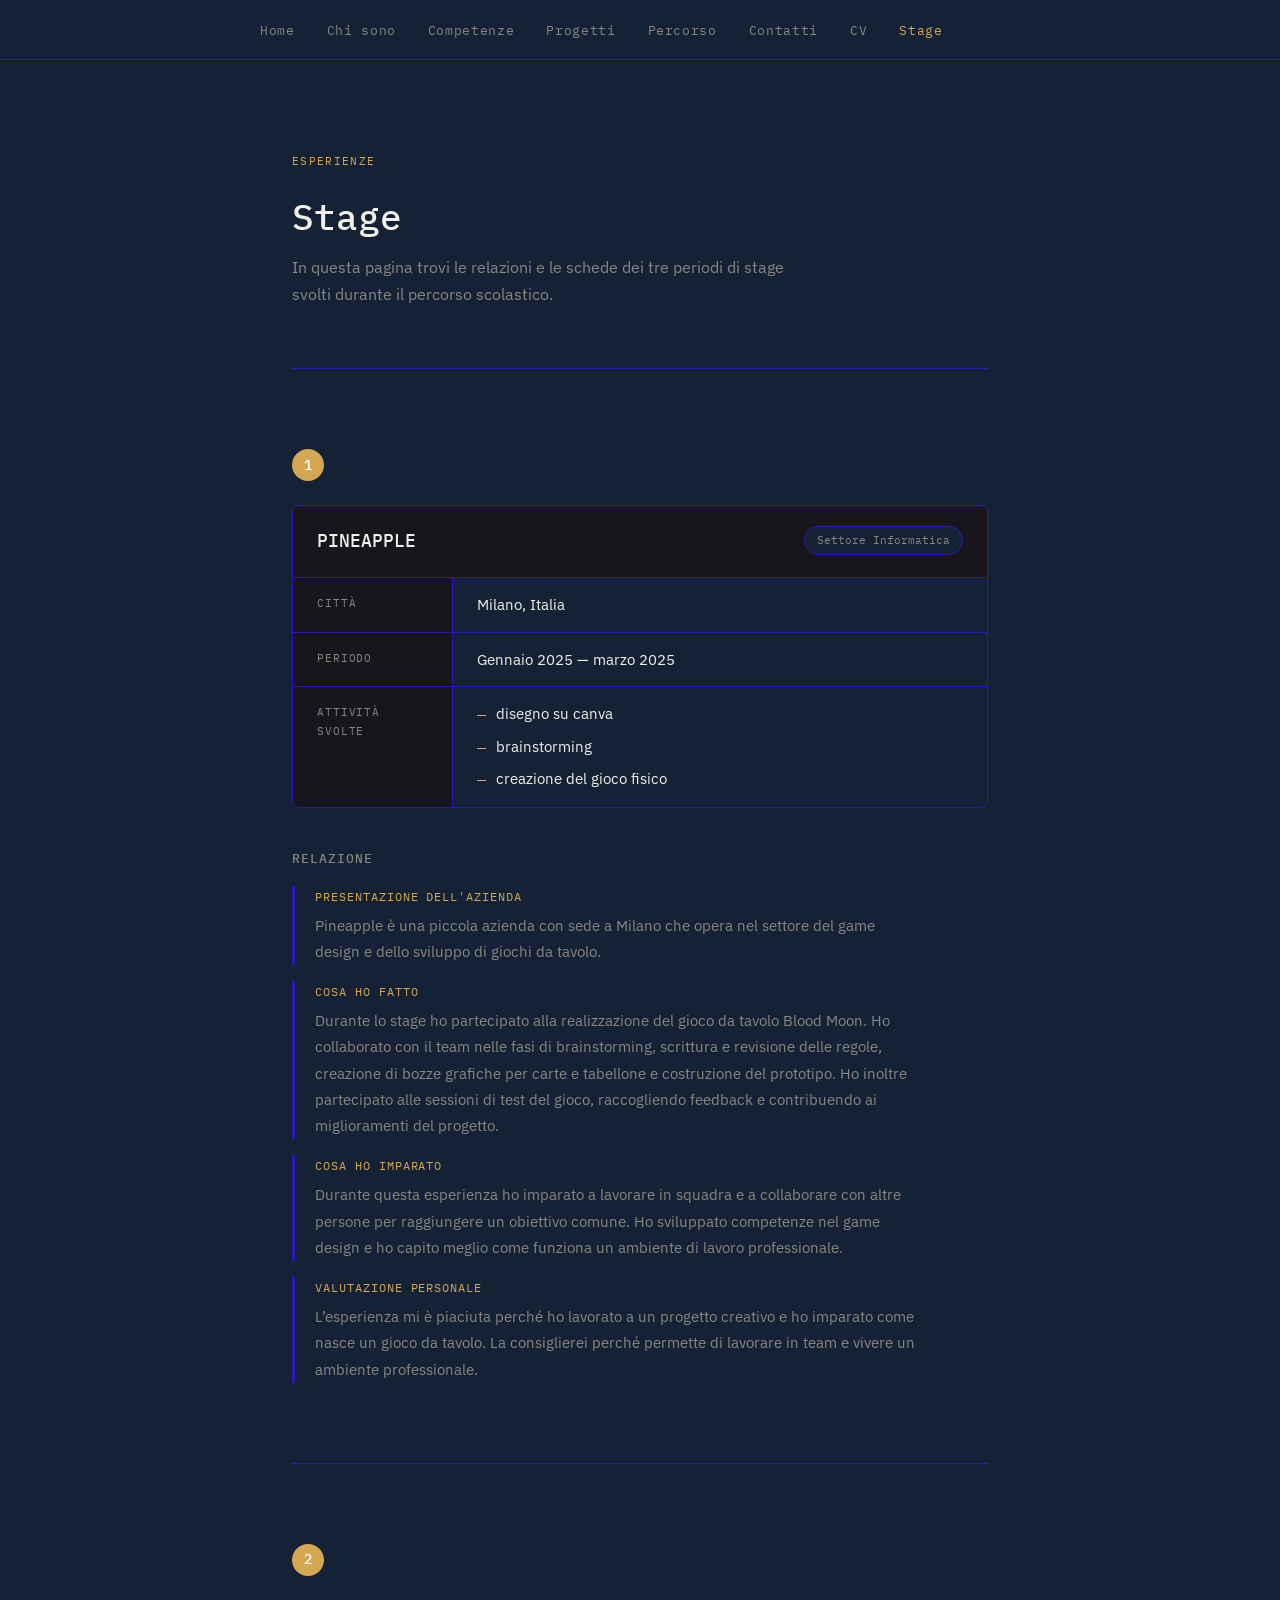
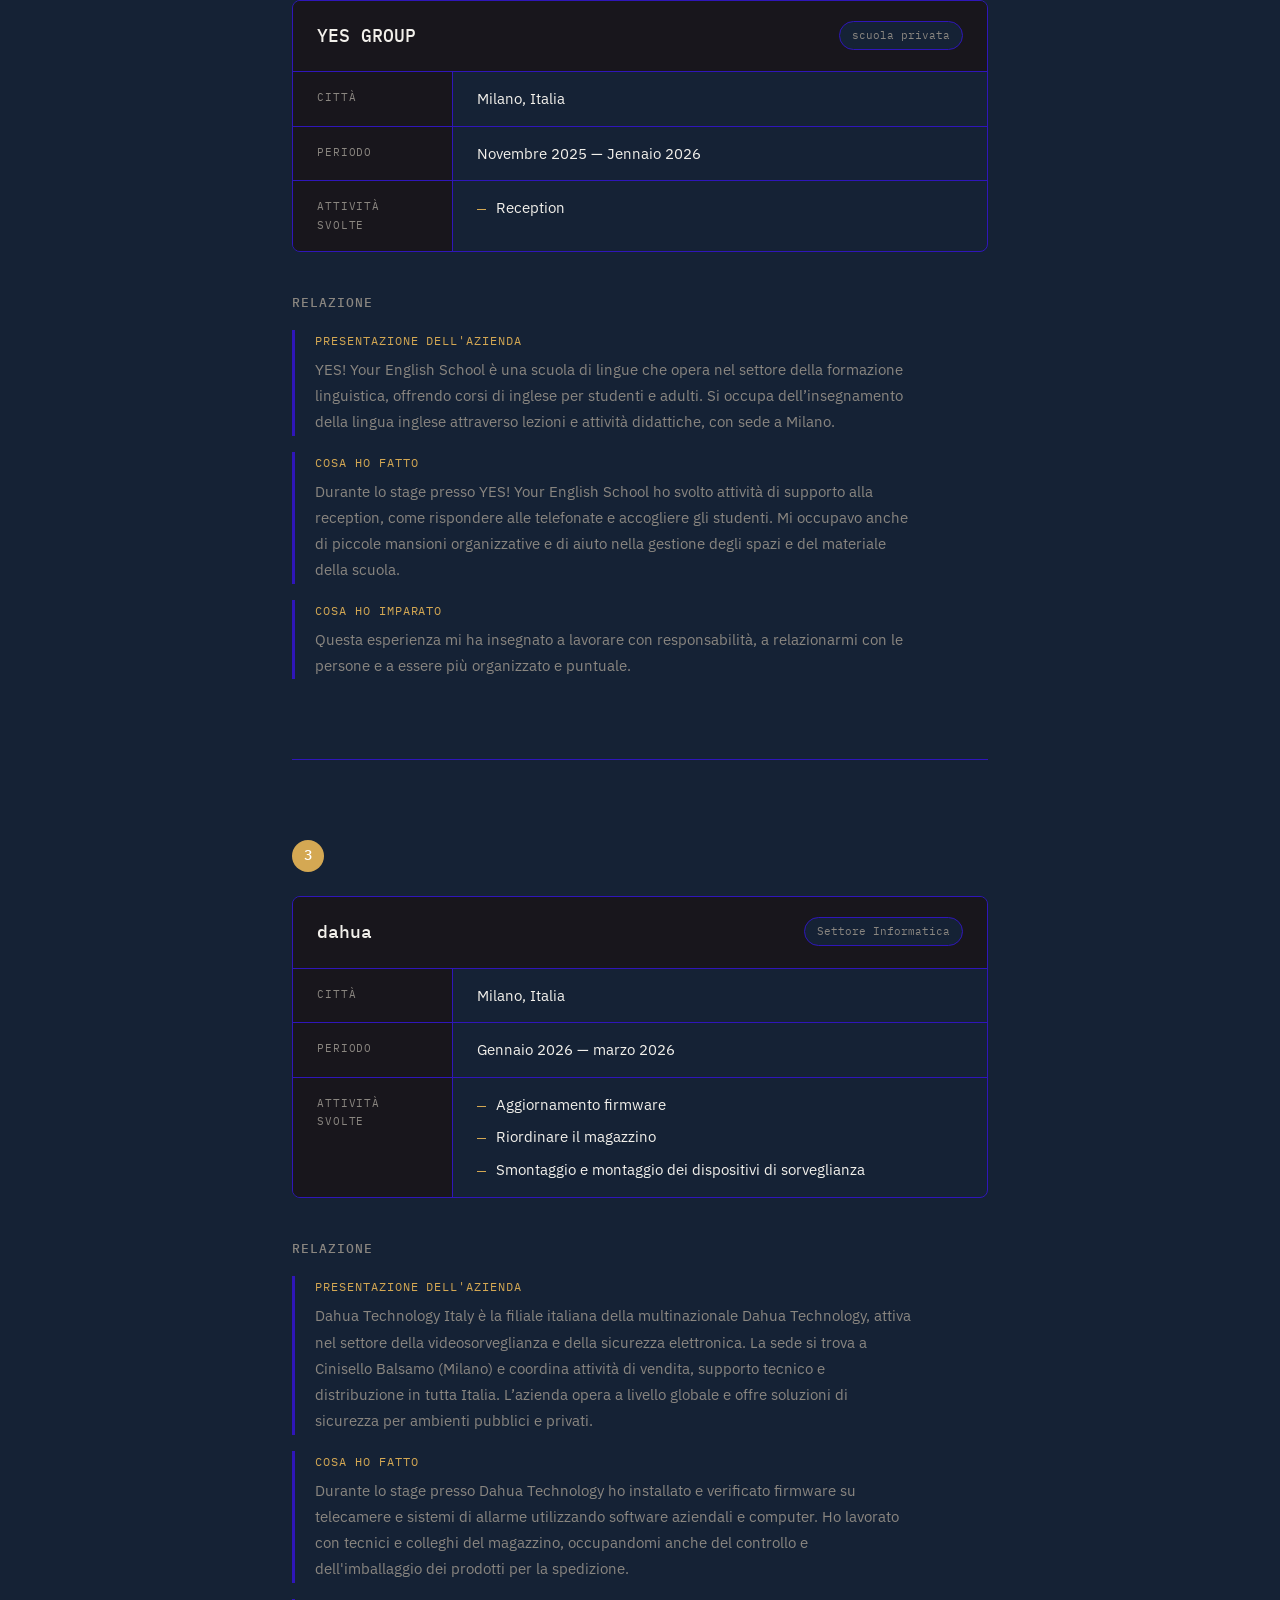
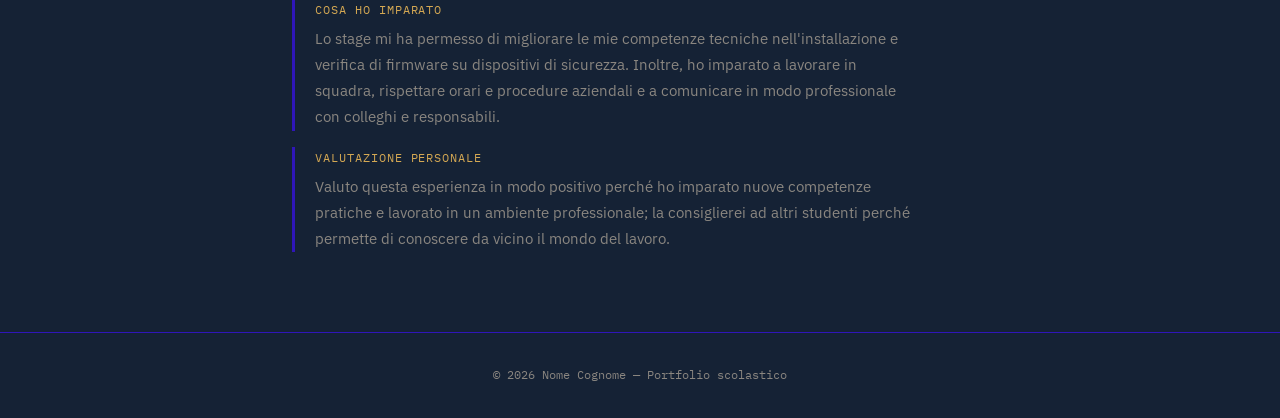
==== commit 2dbef9c0: "Update stage.html" ====
--- a/stage.html
+++ b/stage.html
@@ -298,7 +298,7 @@
           <div class="relazione-paragrafo">
             <p class="para-titolo">Cosa ho fatto</p>
             <p>
-              Durante lo stage presso **Dahua Technology** ho installato e verificato firmware 
+              Durante lo stage presso Dahua Technology ho installato e verificato firmware 
               su telecamere e sistemi di allarme utilizzando software aziendali e computer.
                Ho lavorato con tecnici e colleghi del magazzino, occupandomi anche del controllo 
                e dell'imballaggio dei prodotti per la spedizione.
